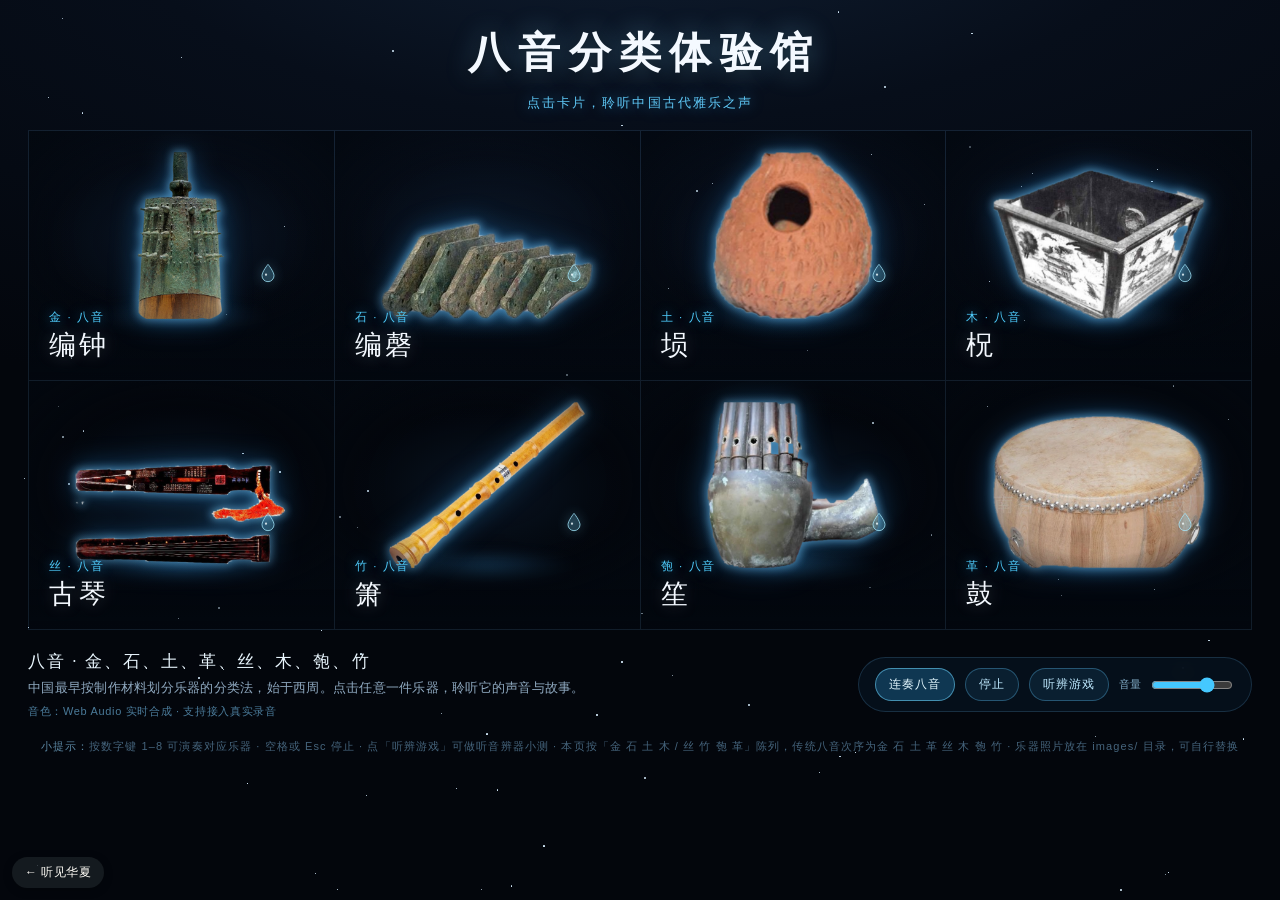
==== bayin-experience/index.html @ 05aa80d9 "替换为「听见华夏」三页交互站点（含全部素材）" ====
<!DOCTYPE html>
<html lang="zh-CN">
<head>
<meta charset="UTF-8">
<meta name="viewport" content="width=device-width, initial-scale=1.0">
<title>听见华夏——中国古代民族乐器AI综合体验馆 · 点击卡片，聆听中国古代雅乐之声</title>
<style>
:root{
  --bg:#03060c;
  --line:rgba(96,152,196,.16);
  --cyan:#4fd2ff;
  --cyan-soft:#9be7ff;
  --ink:#f4f9ff;
}
*{box-sizing:border-box}
html,body{margin:0;padding:0;min-height:100%}
body{
  background:radial-gradient(ellipse 100% 60% at 50% -12%,#101f33 0%,#070e1a 42%,#03060c 100%);
  color:var(--ink);
  font-family:"Songti SC","STSong","Noto Serif SC","SimSun","Source Han Serif SC",serif;
  -webkit-font-smoothing:antialiased;
  overflow-x:hidden;
}
#stars{position:fixed;inset:0;pointer-events:none;z-index:0}
.star{position:absolute;width:1.5px;height:1.5px;border-radius:50%;background:#d9efff;animation:twinkle 5s ease-in-out infinite}
@keyframes twinkle{0%,100%{opacity:.12;transform:scale(.7)}50%{opacity:.75;transform:scale(1.2)}}

.wrap{position:relative;z-index:1;max-width:1680px;margin:0 auto;padding:0 28px 26px}
.hero{text-align:center;padding:24px 0 18px}
.hero h1{
  margin:0 0 12px;
  font-size:clamp(27px,3.3vw,44px);
  font-weight:600;
  letter-spacing:.2em;
  text-indent:.2em;
  text-shadow:0 0 26px rgba(120,205,255,.4),0 2px 12px rgba(0,0,0,.8);
}
.hero p{
  margin:0;
  font-family:"PingFang SC","Microsoft YaHei",sans-serif;
  font-size:13px;
  letter-spacing:.16em;
  color:#5fc9f7;
  text-shadow:0 0 14px rgba(60,180,255,.5);
}

.grid{
  display:grid;
  grid-template-columns:repeat(4,1fr);
  border-top:1px solid var(--line);
  border-left:1px solid var(--line);
}
.card{
  position:relative;
  display:block;
  width:100%;
  height:clamp(215px,19.5vw,310px);
  padding:0;
  border:0;
  border-right:1px solid var(--line);
  border-bottom:1px solid var(--line);
  background:radial-gradient(ellipse 62% 46% at 50% 44%,rgba(21,49,78,.32),rgba(3,8,15,0) 72%);
  color:inherit;
  font:inherit;
  text-align:left;
  cursor:pointer;
  overflow:hidden;
  appearance:none;
  transition:background .35s ease,box-shadow .35s ease;
}
.card::before{
  content:"";position:absolute;inset:0;pointer-events:none;
  background:linear-gradient(180deg,transparent 60%,rgba(2,8,16,.55) 100%);
}
.card:hover,.card:focus-visible{
  outline:none;
  background:radial-gradient(ellipse 68% 52% at 50% 44%,rgba(28,78,124,.42),rgba(3,10,20,.35) 75%);
  box-shadow:inset 0 0 0 1px rgba(79,210,255,.4),inset 0 0 70px rgba(24,120,200,.22);
}
.card.playing{
  background:radial-gradient(ellipse 72% 56% at 50% 44%,rgba(30,96,150,.5),rgba(4,12,24,.5) 76%);
  box-shadow:inset 0 0 0 1px rgba(96,222,255,.72),inset 0 0 90px rgba(30,150,230,.3);
  animation:breathe 2.4s ease-in-out infinite;
}
@keyframes breathe{0%,100%{box-shadow:inset 0 0 0 1px rgba(96,222,255,.6),inset 0 0 70px rgba(30,150,230,.24)}50%{box-shadow:inset 0 0 0 1px rgba(140,238,255,.9),inset 0 0 110px rgba(40,175,255,.42)}}
.card:active{transform:scale(.99)}

.art{
  position:absolute;left:0;right:0;top:0;height:84%;
  display:flex;align-items:center;justify-content:center;pointer-events:none;
}
.art::after{
  content:"";position:absolute;inset:0;pointer-events:none;
  background:radial-gradient(ellipse 64% 66% at 50% 50%,transparent 52%,rgba(3,8,15,.72) 100%);
}
.art img,.art svg.fallback{
  width:100%;height:100%;overflow:visible;object-fit:contain;
  filter:drop-shadow(0 0 14px rgba(46,164,255,.38));
  transition:transform .45s cubic-bezier(.2,.8,.3,1),filter .45s ease;
}
.art svg.fallback{display:none}
.art.no-photo svg.fallback{display:block}
.card:hover .art img,.card:hover .art svg.fallback{transform:translateY(-5px) scale(1.035);filter:drop-shadow(0 0 22px rgba(76,200,255,.55))}
.card.playing .art img,.card.playing .art svg.fallback{animation:float 2.8s ease-in-out infinite;filter:drop-shadow(0 0 26px rgba(96,216,255,.7))}
@keyframes float{0%,100%{transform:translateY(-3px) scale(1.025)}50%{transform:translateY(3px) scale(1.04)}}
@media(min-width:1500px) and (min-aspect-ratio:16/10){
  .card{height:clamp(210px,15.5vw,268px)}
  .hero{padding:20px 0 16px}
}

.podium{
  position:absolute;left:50%;top:69%;width:60%;height:28px;transform:translateX(-50%);
  background:radial-gradient(ellipse,rgba(64,174,255,.3),transparent 70%);
  filter:blur(7px);pointer-events:none;
}
.card.playing .podium{animation:podium 2.4s ease-in-out infinite}
@keyframes podium{0%,100%{opacity:.65;transform:translateX(-50%) scaleX(.92)}50%{opacity:1;transform:translateX(-50%) scaleX(1.1)}}

.drop{
  position:absolute;right:19%;top:53%;width:16px;height:20px;pointer-events:none;
  opacity:.85;transition:opacity .3s,transform .3s;
}
.drop svg{width:100%;height:100%;display:block;filter:drop-shadow(0 0 6px rgba(120,220,255,.7))}
.card:hover .drop{opacity:1;transform:translateY(-2px)}
.card.playing .drop{animation:dropBounce .7s ease-in-out infinite alternate}
@keyframes dropBounce{from{transform:translateY(0) scale(1)}to{transform:translateY(-5px) scale(1.12)}}

.meta{position:absolute;left:20px;bottom:19px;z-index:2;pointer-events:none}
.tag{
  display:block;
  font-family:"PingFang SC","Microsoft YaHei",sans-serif;
  font-size:11.5px;letter-spacing:.14em;color:#4ec9f8;
  text-shadow:0 0 12px rgba(50,180,255,.55);
}
.name{
  display:block;margin-top:5px;font-size:clamp(20px,2.1vw,27px);
  letter-spacing:.12em;line-height:1.15;
  text-shadow:0 0 18px rgba(180,225,255,.3),0 2px 8px rgba(0,0,0,.9);
}
.badge{
  position:absolute;right:16px;top:16px;z-index:3;
  font-family:"PingFang SC","Microsoft YaHei",sans-serif;
  font-size:10px;letter-spacing:.14em;color:#8ee6ff;
  padding:4px 9px;border:1px solid rgba(105,220,255,.45);border-radius:20px;
  background:rgba(14,48,74,.5);opacity:0;transform:translateY(-5px);
  transition:opacity .3s,transform .3s;pointer-events:none;
}
.card.playing .badge{opacity:1;transform:translateY(0)}
.wave{display:inline-flex;align-items:center;gap:2px;height:9px;margin-left:5px;vertical-align:middle}
.wave i{display:block;width:2px;height:3px;background:#9ceaff;border-radius:2px;animation:wave .8s ease-in-out infinite}
.wave i:nth-child(2){animation-delay:.15s}.wave i:nth-child(3){animation-delay:.3s}
@keyframes wave{0%,100%{height:3px}50%{height:9px}}

.bottom{
  display:flex;align-items:center;justify-content:space-between;gap:22px;
  margin-top:20px;flex-wrap:wrap;
}
.info{min-width:0;flex:1 1 340px}
.info-title{font-size:17px;letter-spacing:.12em;color:#eaf7ff;margin-bottom:5px}
.info-desc{
  font-family:"PingFang SC","Microsoft YaHei",sans-serif;
  font-size:12.5px;line-height:1.7;color:#8fa9c0;letter-spacing:.02em;
}
.info-src{
  font-family:"PingFang SC","Microsoft YaHei",sans-serif;
  font-size:11px;color:#4a7a99;margin-top:5px;letter-spacing:.06em;
}
.dock{
  display:flex;align-items:center;gap:10px;flex-wrap:wrap;
  padding:10px 16px;border:1px solid rgba(90,160,210,.22);border-radius:999px;
  background:rgba(8,20,34,.7);backdrop-filter:blur(8px);
  font-family:"PingFang SC","Microsoft YaHei",sans-serif;
}
.btn{
  border:1px solid rgba(90,190,240,.35);background:rgba(20,60,90,.35);
  color:#bfeaff;font-family:inherit;font-size:12px;letter-spacing:.08em;
  padding:7px 13px;border-radius:999px;cursor:pointer;white-space:nowrap;
  transition:background .25s,border-color .25s,box-shadow .25s;
}
.btn:hover{background:rgba(30,110,160,.5);border-color:rgba(120,225,255,.7);box-shadow:0 0 14px rgba(50,170,240,.3)}
.btn.primary{background:rgba(26,96,140,.5);border-color:rgba(110,215,255,.55);color:#e4f8ff}
.vol{display:flex;align-items:center;gap:7px;color:#7fa9c4;font-size:11px;letter-spacing:.06em}
.vol input{width:82px;accent-color:#45c8ff;cursor:pointer}
.footnote{
  margin:20px 0 0;text-align:center;
  font-family:"PingFang SC","Microsoft YaHei",sans-serif;
  font-size:11px;letter-spacing:.1em;color:#45647c;
}
.hint{color:#5c88a4}

/* ---------- 听辨音色小游戏 ---------- */
body.quiz-open{overflow:hidden}
.quiz{
  position:fixed;inset:0;z-index:60;display:flex;align-items:center;justify-content:center;
  padding:22px;
  background:radial-gradient(ellipse 86% 62% at 50% 0%,rgba(13,34,57,.94),rgba(2,5,11,.97));
  backdrop-filter:blur(12px);-webkit-backdrop-filter:blur(12px);
  animation:quizIn .26s ease both;
}
.quiz[hidden]{display:none}
@keyframes quizIn{from{opacity:0}to{opacity:1}}
.quiz-panel{
  position:relative;width:min(940px,100%);max-height:calc(100vh - 44px);overflow:auto;
  display:flex;flex-direction:column;
  min-height:min(432px,calc(100vh - 44px));
  padding:24px 30px 28px;border-radius:18px;
  border:1px solid rgba(96,196,246,.26);
  background:radial-gradient(ellipse 86% 52% at 50% -8%,#122741 0%,#081422 46%,#04080f 100%);
  box-shadow:0 34px 90px rgba(0,0,0,.72),inset 0 0 0 1px rgba(120,220,255,.05);
  animation:panelUp .34s cubic-bezier(.2,.8,.3,1) both;
}
@keyframes panelUp{from{opacity:0;transform:translateY(14px) scale(.985)}to{opacity:1;transform:none}}
.quiz-head{display:flex;align-items:baseline;gap:12px;padding-right:48px}
.quiz-kicker{
  font-family:"PingFang SC","Microsoft YaHei",sans-serif;
  font-size:11px;letter-spacing:.24em;color:#49c4f4;text-shadow:0 0 12px rgba(50,180,255,.45);
}
.quiz-head h2{margin:0;font-size:20px;font-weight:600;letter-spacing:.14em;color:#eef9ff}
.quiz-close{
  position:absolute;right:10px;top:10px;width:32px;height:32px;border-radius:50%;
  border:1px solid rgba(96,196,246,.28);background:rgba(10,26,44,.8);
  color:#9fd8f4;font-size:19px;line-height:1;cursor:pointer;
  font-family:system-ui,sans-serif;transition:border-color .25s,color .25s,box-shadow .25s;
}
.quiz-close:hover{border-color:rgba(140,230,255,.7);color:#eafaff;box-shadow:0 0 14px rgba(60,180,240,.35)}
.quiz-body{flex:1;display:flex;flex-direction:column;min-height:0}
/* 内容短时整体居中，内容长时正常滚动（auto margin 不会裁掉顶部） */
.q-stage{width:100%;margin:auto 0}

.q-intro{
  margin:24px 0 0;max-width:660px;
  font-family:"PingFang SC","Microsoft YaHei",sans-serif;
  font-size:12.5px;line-height:1.95;color:#8fb2c8;letter-spacing:.03em;
}
.q-intro b{color:#bfeaff;font-weight:400}
.q-modes{display:grid;grid-template-columns:repeat(3,1fr);gap:12px;margin:18px 0 4px}
.q-mode{
  text-align:left;padding:20px 18px 17px;border-radius:12px;cursor:pointer;
  border:1px solid rgba(90,170,220,.22);
  background:linear-gradient(180deg,rgba(18,44,70,.55),rgba(6,16,28,.5));
  color:inherit;font:inherit;transition:border-color .26s,box-shadow .26s,transform .26s;
}
.q-mode:hover{
  border-color:rgba(120,225,255,.62);
  box-shadow:0 0 22px rgba(40,150,220,.24),inset 0 0 30px rgba(30,120,190,.14);
  transform:translateY(-2px);
}
.q-mode b{display:block;font-size:17px;font-weight:600;letter-spacing:.12em;color:#e9f8ff}
.q-mode span{
  display:block;margin-top:9px;font-family:"PingFang SC","Microsoft YaHei",sans-serif;
  font-size:11.5px;line-height:1.65;color:#8fb2c8;
}
.q-mode em{
  display:block;margin-top:9px;font-style:normal;
  font-family:"PingFang SC","Microsoft YaHei",sans-serif;
  font-size:10.5px;letter-spacing:.08em;color:#4f9dc4;
}
.q-rule{
  margin:16px 0 0;font-family:"PingFang SC","Microsoft YaHei",sans-serif;
  font-size:11.5px;line-height:1.85;color:#6e8ea6;letter-spacing:.02em;
}
.q-rule b{color:#9fd8f4;font-weight:400}

.q-top{
  display:flex;align-items:center;gap:16px;margin:4px 0 12px;
  font-family:"PingFang SC","Microsoft YaHei",sans-serif;
  font-size:11.5px;letter-spacing:.1em;color:#7fa6bf;
}
.q-top b{color:#c6ecff;font-weight:600;font-size:13px}
.q-top .grow{flex:1}
.q-clock{color:#8ed9f7;font-variant-numeric:tabular-nums;min-width:52px;text-align:right}
.q-timer{
  position:relative;height:3px;border-radius:3px;overflow:hidden;
  background:rgba(80,150,200,.16);margin-bottom:14px;
}
.q-timer[hidden]{display:none}
.q-timer i{
  position:absolute;left:0;top:0;bottom:0;width:100%;border-radius:3px;
  background:linear-gradient(90deg,#2ea8ff,#7ce6ff);
  box-shadow:0 0 12px rgba(80,200,255,.6);
}
.q-timer.warn i{background:linear-gradient(90deg,#ff9a4d,#ffd08a);box-shadow:0 0 12px rgba(255,150,80,.6)}

.q-prompt{text-align:center;font-size:16px;letter-spacing:.12em;color:#dcefff;margin:10px 0 20px}
.q-listen{display:flex;flex-direction:column;align-items:center;gap:11px;margin:0 0 24px}
.q-play{
  position:relative;width:92px;height:92px;border-radius:50%;cursor:pointer;
  display:flex;align-items:center;justify-content:center;color:#d8f6ff;
  border:1px solid rgba(110,215,255,.5);
  background:radial-gradient(circle at 50% 38%,rgba(32,116,168,.55),rgba(8,22,38,.86));
  transition:border-color .3s,box-shadow .3s,transform .3s;
}
.q-play svg{width:36px;height:36px;display:block}
.q-play::after{
  content:"";position:absolute;inset:-1px;border-radius:50%;
  border:1px solid rgba(120,220,255,.55);opacity:0;
}
.q-play:hover{border-color:rgba(150,235,255,.9);box-shadow:0 0 26px rgba(60,180,255,.45)}
.q-play:active{transform:scale(.97)}
.q-play.sounding::after{animation:ring 1.15s ease-out infinite}
@keyframes ring{0%{transform:scale(1);opacity:.7}100%{transform:scale(1.55);opacity:0}}
.q-listen-hint{
  font-family:"PingFang SC","Microsoft YaHei",sans-serif;
  font-size:11px;letter-spacing:.08em;color:#7aa0b9;
}

.q-options{display:grid;grid-template-columns:repeat(4,1fr);gap:10px}
.q-opt{
  padding:18px 12px;border-radius:10px;cursor:pointer;text-align:center;
  border:1px solid rgba(90,170,220,.2);background:rgba(12,30,48,.55);
  color:#eaf8ff;font:inherit;
  transition:border-color .22s,background .22s,box-shadow .22s,opacity .22s;
}
.q-opt em{display:block;font-style:normal;font-size:20px;letter-spacing:.1em;line-height:1.3}
.q-opt small{
  display:block;margin-top:5px;
  font-family:"PingFang SC","Microsoft YaHei",sans-serif;
  font-size:10.5px;letter-spacing:.08em;color:#5f93b3;
}
.q-opt:hover:not(:disabled){
  border-color:rgba(130,230,255,.7);background:rgba(24,66,102,.7);
  box-shadow:0 0 18px rgba(50,170,240,.28);
}
.q-opt:disabled{cursor:default}
.q-opt.ok{
  border-color:rgba(120,240,220,.85);background:rgba(16,80,80,.62);
  box-shadow:0 0 22px rgba(40,220,200,.3);
}
.q-opt.ok em{color:#c8fff6}
.q-opt.ok small{color:#79c9bb}
.q-opt.bad{
  border-color:rgba(255,140,130,.8);background:rgba(90,30,32,.62);
  box-shadow:0 0 22px rgba(255,110,100,.24);
}
.q-opt.bad em{color:#ffd8d2}
.q-opt.bad small{color:#c58a84}
.q-opt.dim{opacity:.38}
.q-foot{
  display:flex;justify-content:space-between;gap:12px;margin:12px 2px 0;
  font-family:"PingFang SC","Microsoft YaHei",sans-serif;
  font-size:10.5px;letter-spacing:.08em;color:#4f7189;
}

.q-feedback{
  display:none;margin-top:16px;padding:13px 15px;border-radius:10px;
  border:1px solid rgba(90,170,220,.2);background:rgba(8,22,36,.72);
}
.q-feedback.show{display:block;animation:fadeUp .28s ease both}
@keyframes fadeUp{from{opacity:0;transform:translateY(6px)}to{opacity:1;transform:none}}
.q-feedback .fb-line{
  display:flex;align-items:center;gap:9px;
  font-family:"PingFang SC","Microsoft YaHei",sans-serif;
  font-size:13px;letter-spacing:.05em;
}
.q-feedback .fb-mark{font-size:14px;line-height:1}
.q-feedback .fb-score{margin-left:auto;font-size:12px;color:#7fc9e8;letter-spacing:.06em}
.q-feedback.ok{border-color:rgba(80,200,180,.32)}
.q-feedback.ok .fb-line{color:#8ff2dd}
.q-feedback.bad{border-color:rgba(230,130,120,.3)}
.q-feedback.bad .fb-line{color:#ffb3a6}
.q-feedback .fb-desc{
  margin-top:7px;font-family:"PingFang SC","Microsoft YaHei",sans-serif;
  font-size:11.5px;line-height:1.75;color:#8aa7bd;
}
.q-feedback .fb-act{text-align:right;margin-top:11px}

.q-result{width:100%;margin:auto 0;text-align:center;padding-top:4px}
.q-rank{
  margin:12px 0 2px;font-size:27px;letter-spacing:.2em;text-indent:.2em;color:#eafaff;
  text-shadow:0 0 26px rgba(90,200,255,.45),0 2px 10px rgba(0,0,0,.7);
}
.q-sub{
  font-family:"PingFang SC","Microsoft YaHei",sans-serif;
  font-size:12px;letter-spacing:.08em;color:#83a5bb;
}
.q-sub .new-best{color:#ffd98a}
.q-stats{display:grid;grid-template-columns:repeat(3,1fr);gap:10px;margin:20px 0 2px}
.q-stat{padding:13px;border-radius:10px;border:1px solid rgba(90,170,220,.18);background:rgba(10,26,42,.6)}
.q-stat b{display:block;font-size:24px;font-weight:600;color:#dff4ff;line-height:1.2}
.q-stat span{
  display:block;margin-top:5px;
  font-family:"PingFang SC","Microsoft YaHei",sans-serif;
  font-size:10.5px;letter-spacing:.1em;color:#6d92ab;
}
.q-wrong{margin:20px 0 0;text-align:left}
.q-wrong h3{
  margin:0 0 9px;font-size:11.5px;font-weight:400;
  font-family:"PingFang SC","Microsoft YaHei",sans-serif;
  letter-spacing:.14em;color:#6d92ab;
}
.q-wrong-item{
  display:flex;align-items:center;gap:10px;padding:10px 13px;border-radius:8px;
  border:1px solid rgba(90,170,220,.14);background:rgba(10,24,38,.5);margin-bottom:7px;
  font-family:"PingFang SC","Microsoft YaHei",sans-serif;
  font-size:12.5px;line-height:1.6;color:#a8c4d6;
}
.w-play{
  flex:none;width:26px;height:26px;border-radius:50%;cursor:pointer;
  display:flex;align-items:center;justify-content:center;
  border:1px solid rgba(100,200,245,.35);background:rgba(16,44,68,.7);
  color:#bfeaff;font-size:10px;line-height:1;padding:0;
  transition:border-color .2s,box-shadow .2s;
}
.w-play:hover{border-color:rgba(140,230,255,.8);box-shadow:0 0 12px rgba(60,180,240,.3)}
.q-wrong-item .w-arrow{color:#42647a}
.q-wrong-item .w-right{color:#9adfd0}
.q-actions{display:flex;gap:10px;justify-content:center;flex-wrap:wrap;margin-top:22px}
.q-actions .btn{padding:9px 20px;font-size:13px;letter-spacing:.1em}

@media(max-width:820px){
  .quiz{padding:10px}
  .quiz-panel{padding:18px 16px 20px;max-height:calc(100vh - 20px);border-radius:14px}
  .q-modes{grid-template-columns:1fr;gap:9px}
  .q-mode{padding:13px 14px}
  .q-options{grid-template-columns:repeat(2,1fr);gap:8px}
  .q-play{width:64px;height:64px}
  .q-play svg{width:26px;height:26px}
  .q-rank{font-size:22px}
  .q-top{gap:10px;flex-wrap:wrap}
}

@media(max-width:900px){
  .grid{grid-template-columns:repeat(2,1fr)}
  .card{height:clamp(210px,34vw,270px)}
  .bottom{justify-content:center}
  .info{text-align:center;flex-basis:100%}
}
@media(max-width:520px){
  .wrap{padding:0 12px 28px}
  .hero{padding:24px 0 18px}
  .card{height:200px}
  .meta{left:12px;bottom:12px}
  .name{font-size:20px}
  .dock{gap:7px;padding:9px 11px}
}
@media(prefers-reduced-motion:reduce){*{animation-duration:.01ms!important;transition-duration:.01ms!important}}
</style>
</head>
<body>

<div id="stars" aria-hidden="true"></div>

<!-- 乐器矢量图库：统一深蓝霓虹描边风格 -->
<svg width="0" height="0" style="position:absolute;overflow:hidden" aria-hidden="true" focusable="false">
  <defs>
    <filter id="neon" x="-60%" y="-60%" width="220%" height="220%">
      <feDropShadow dx="0" dy="0" stdDeviation="2" flood-color="#63dcff" flood-opacity="0.85"/>
      <feDropShadow dx="0" dy="0" stdDeviation="7" flood-color="#1a86ff" flood-opacity="0.42"/>
    </filter>
    <linearGradient id="gBronze" x1="0" y1="0" x2="1" y2="1">
      <stop offset="0" stop-color="#3c5563"/><stop offset=".42" stop-color="#16242e"/>
      <stop offset=".7" stop-color="#0c151d"/><stop offset="1" stop-color="#2b4552"/>
    </linearGradient>
    <linearGradient id="gStone" x1="0" y1="0" x2=".8" y2="1">
      <stop offset="0" stop-color="#476b86"/><stop offset=".5" stop-color="#1b3446"/>
      <stop offset="1" stop-color="#0d1c29"/>
    </linearGradient>
    <radialGradient id="gClay" cx=".35" cy=".28" r=".85">
      <stop offset="0" stop-color="#d18a58"/><stop offset=".55" stop-color="#a35832"/>
      <stop offset="1" stop-color="#5b2c1b"/>
    </radialGradient>
    <linearGradient id="gHide" x1="0" y1="0" x2="0" y2="1">
      <stop offset="0" stop-color="#f0dfb8"/><stop offset="1" stop-color="#c2a87c"/>
    </linearGradient>
    <linearGradient id="gWood" x1="0" y1="0" x2=".9" y2="1">
      <stop offset="0" stop-color="#7b4a2a"/><stop offset=".5" stop-color="#432514"/>
      <stop offset="1" stop-color="#24140c"/>
    </linearGradient>
    <linearGradient id="gBamboo" x1="0" y1="0" x2="0" y2="1">
      <stop offset="0" stop-color="#d8ac62"/><stop offset=".45" stop-color="#a97a37"/>
      <stop offset="1" stop-color="#5b3d18"/>
    </linearGradient>
    <radialGradient id="gGourd" cx=".35" cy=".3" r=".8">
      <stop offset="0" stop-color="#f2b955"/><stop offset=".6" stop-color="#c67c25"/>
      <stop offset="1" stop-color="#7a440f"/>
    </radialGradient>
  </defs>

  <!-- 金 · 编钟 -->
  <symbol id="art-jin" viewBox="0 0 260 200">
    <g filter="url(#neon)" stroke="#66d9ff" stroke-width="1.4" stroke-linejoin="round">
      <path d="M116 42c0-14 6-22 14-22s14 8 14 22" fill="none" stroke-width="3"/>
      <path d="M120 42h20" fill="none" stroke-width="2"/>
      <path d="M98 46h64l14 84c2 12-4 22-16 27-18 7-42 7-60 0-12-5-18-15-16-27z" fill="url(#gBronze)"/>
      <path d="M84 132c2 12 12 20 26 24 14 4 26 4 40 0 14-4 24-12 26-24" fill="none" stroke-width="1.1" opacity=".8"/>
      <path d="M96 60h68M92 76h76M88 92h84" fill="none" stroke-width=".8" opacity=".45"/>
      <path d="M104 106h52M100 120h60" fill="none" stroke-width=".8" opacity=".35"/>
      <g fill="#8be6ff" stroke="none" opacity=".75">
        <circle cx="108" cy="68" r="2.2"/><circle cx="130" cy="68" r="2.2"/><circle cx="152" cy="68" r="2.2"/>
        <circle cx="104" cy="84" r="2.2"/><circle cx="130" cy="84" r="2.2"/><circle cx="156" cy="84" r="2.2"/>
        <circle cx="108" cy="100" r="2.2"/><circle cx="130" cy="100" r="2.2"/><circle cx="152" cy="100" r="2.2"/>
      </g>
      <path d="M118 112c8-6 16-6 24 0M116 122c9-5 19-5 28 0" fill="none" stroke-width=".9" opacity=".5"/>
      <ellipse cx="130" cy="143" rx="7" ry="9" fill="#0a1a24" stroke-width="1.2"/>
    </g>
  </symbol>

  <!-- 石 · 编磬 -->
  <symbol id="art-shi" viewBox="0 0 260 200">
    <g filter="url(#neon)" stroke="#6cdcff" stroke-width="1.5" stroke-linejoin="round">
      <path d="M72 44h46v34l72 34c9 4 12 12 8 20-4 8-13 11-21 7L74 96c-5-2-8-7-8-13V50c0-4 2-6 6-6z" fill="url(#gStone)"/>
      <path d="M72 44h46v34" fill="none" opacity=".7"/>
      <path d="M84 56h24M84 66h24M84 76h18" fill="none" stroke-width=".8" opacity=".35"/>
      <path d="M128 92l62 30M120 84l64 30" fill="none" stroke-width=".7" opacity=".25"/>
      <circle cx="103" cy="36" r="3.5" fill="#0b1e2c" stroke-width="1"/>
      <path d="M103 36v8" fill="none" stroke-width="1" opacity=".7"/>
      <path d="M92 128c26 10 52 18 76 26" fill="none" stroke-width="1" opacity=".45"/>
    </g>
  </symbol>

  <!-- 土 · 埙 -->
  <symbol id="art-tu" viewBox="0 0 260 200">
    <g filter="url(#neon)" stroke="#6cdcff" stroke-width="1.4">
      <path d="M130 30c-17 0-27 14-31 32-6 25-17 49-17 68 0 27 21 46 48 46s48-19 48-46c0-19-11-43-17-68-4-18-14-32-31-32z" fill="url(#gClay)"/>
      <ellipse cx="130" cy="36" rx="10" ry="4.5" fill="#2a120a" stroke-width="1.2"/>
      <g fill="#3a1a0e" stroke="#8be2ff" stroke-width=".9" opacity=".95">
        <ellipse cx="108" cy="88" rx="5" ry="6"/><ellipse cx="152" cy="88" rx="5" ry="6"/>
        <ellipse cx="102" cy="116" rx="5" ry="6"/><ellipse cx="130" cy="110" rx="5" ry="6"/>
        <ellipse cx="158" cy="116" rx="5" ry="6"/>
        <ellipse cx="115" cy="142" rx="5" ry="6"/><ellipse cx="145" cy="142" rx="5" ry="6"/>
      </g>
      <path d="M102 62c8-10 18-14 28-14" fill="none" stroke-width="1" opacity=".45"/>
      <path d="M96 158c18 12 50 12 68 0" fill="none" stroke-width=".9" opacity=".4"/>
    </g>
  </symbol>

  <!-- 革 · 鼓 -->
  <symbol id="art-ge" viewBox="0 0 260 200">
    <g filter="url(#neon)" stroke="#6cdcff" stroke-width="1.4" stroke-linejoin="round">
      <path d="M62 76c0 24 0 42 0 56 0 24 136 24 136 0 0-14 0-32 0-56z" fill="url(#gWood)"/>
      <ellipse cx="130" cy="76" rx="68" ry="23" fill="url(#gHide)"/>
      <ellipse cx="130" cy="76" rx="58" ry="17" fill="none" stroke-width=".9" opacity=".55"/>
      <g stroke="#8adfff" stroke-width=".8" opacity=".38" fill="none">
        <path d="M78 82v52M96 88v56M114 91v58M146 91v58M164 88v56M182 82v52"/>
      </g>
      <g fill="#9fe8ff" stroke="none" opacity=".9">
        <circle cx="72" cy="94" r="2"/><circle cx="94" cy="98" r="2"/><circle cx="116" cy="101" r="2"/>
        <circle cx="144" cy="101" r="2"/><circle cx="166" cy="98" r="2"/><circle cx="188" cy="94" r="2"/>
        <circle cx="72" cy="120" r="2"/><circle cx="94" cy="124" r="2"/><circle cx="116" cy="127" r="2"/>
        <circle cx="144" cy="127" r="2"/><circle cx="166" cy="124" r="2"/><circle cx="188" cy="120" r="2"/>
      </g>
      <path d="M62 90c0 14 136 14 136 0" fill="none" stroke-width="1.1" opacity=".5"/>
      <path d="M66 138c14 10 42 14 64 14s50-4 64-14" fill="none" stroke-width="1.1" opacity=".65"/>
      <ellipse cx="130" cy="76" rx="68" ry="23" fill="none" stroke-width="2"/>
    </g>
  </symbol>

  <!-- 丝 · 古琴 -->
  <symbol id="art-si" viewBox="0 0 260 200">
    <g filter="url(#neon)" stroke="#6cdcff" stroke-width="1.4" stroke-linejoin="round">
      <path d="M24 96c0-10 8-16 20-17l174-3c14 0 22 6 22 17 0 10-8 17-22 17l-174 3c-12 1-20-6-20-17z" fill="url(#gWood)"/>
      <path d="M26 106c8 8 16 10 20 10l172-3c12 0 18-4 20-9" fill="none" stroke-width="1" opacity=".55"/>
      <g stroke="#c8eeff" stroke-width=".7" opacity=".75">
        <path d="M38 84h188M38 88h188M38 92h188M38 96h188M38 100h188M38 104h188M38 108h188"/>
      </g>
      <g fill="#e9f8ff" stroke="none" opacity=".85">
        <circle cx="60" cy="82" r="1.5"/><circle cx="88" cy="82" r="1.5"/><circle cx="116" cy="82" r="1.5"/>
        <circle cx="144" cy="82" r="1.5"/><circle cx="172" cy="82" r="1.5"/><circle cx="200" cy="82" r="1.5"/>
      </g>
      <path d="M32 79c6-4 12-5 18-5M224 80c6 1 10 4 12 8" fill="none" stroke-width="1" opacity=".6"/>
      <path d="M44 76c50-4 122-5 174-4" fill="none" stroke-width=".8" opacity=".35"/>
    </g>
  </symbol>

  <!-- 木 · 柷 -->
  <symbol id="art-mu" viewBox="0 0 260 200">
    <g filter="url(#neon)" stroke="#6cdcff" stroke-width="1.4" stroke-linejoin="round">
      <path d="M56 66l148 0 16 16-180 0z" fill="#2a1a10"/>
      <path d="M62 54h136l20 14H42z" fill="url(#gWood)"/>
      <path d="M42 68h176l-12 84H54z" fill="url(#gWood)"/>
      <path d="M54 152h152" fill="none" stroke-width="2"/>
      <path d="M42 68l12 84M218 68l-12 84" fill="none" stroke-width="1.2" opacity=".8"/>
      <g fill="none" stroke="#a6e6ff" stroke-width=".7" opacity=".3">
        <path d="M50 86h160M52 104h156M54 122h152M56 140h148"/>
      </g>
      <path d="M42 68h176" fill="none" stroke-width="2"/>
      <g fill="#8fe3ff" stroke="none" opacity=".8">
        <circle cx="52" cy="76" r="1.8"/><circle cx="208" cy="76" r="1.8"/>
        <circle cx="58" cy="144" r="1.8"/><circle cx="202" cy="144" r="1.8"/>
      </g>
      <path d="M78 54l-8-14h120l8 14" fill="none" stroke-width="1" opacity=".35"/>
      <path d="M130 40v14" fill="none" stroke-width="1" opacity=".3"/>
    </g>
  </symbol>

  <!-- 匏 · 笙 -->
  <symbol id="art-pao" viewBox="0 0 260 200">
    <g filter="url(#neon)" stroke="#6cdcff" stroke-width="1.2">
      <g fill="url(#gBamboo)">
        <path d="M103 84h8v44h-8zM113 68h8v60h-8zM123 56h8v72h-8zM133 48h8v80h-8zM143 54h8v74h-8zM153 66h8v62h-8zM163 82h8v46h-8z"/>
        <path d="M95 96h8v32h-8zM171 96h8v32h-8z"/>
      </g>
      <g fill="none" stroke="#ffe1a6" stroke-width=".7" opacity=".55">
        <path d="M103 100h8M113 88h8M123 78h8M133 70h8M143 76h8M153 88h8M163 100h8"/>
        <path d="M103 116h8M113 112h8M123 108h8M133 104h8M143 108h8M153 112h8M163 116h8"/>
      </g>
      <g fill="#1a1008" stroke="none" opacity=".8">
        <circle cx="107" cy="108" r="1.6"/><circle cx="117" cy="100" r="1.6"/><circle cx="127" cy="92" r="1.6"/>
        <circle cx="137" cy="86" r="1.6"/><circle cx="147" cy="92" r="1.6"/><circle cx="157" cy="100" r="1.6"/><circle cx="167" cy="108" r="1.6"/>
      </g>
      <path d="M130 120c-24 0-38 16-38 32 0 20 17 34 38 34s38-14 38-34c0-16-14-32-38-32z" fill="url(#gGourd)"/>
      <path d="M100 130h60" fill="none" stroke-width="2.4" opacity=".8"/>
      <path d="M106 146c-6 10-6 22 0 30M154 146c6 10 6 22 0 30" fill="none" stroke-width=".9" opacity=".45"/>
      <ellipse cx="130" cy="122" rx="34" ry="6" fill="#3a2109" stroke-width="1" opacity=".9"/>
    </g>
  </symbol>

  <!-- 竹 · 箫 -->
  <symbol id="art-zhu" viewBox="0 0 260 200">
    <g filter="url(#neon)" stroke="#6cdcff" stroke-width="1.3">
      <g transform="rotate(-38 130 100)">
        <rect x="22" y="91" width="216" height="17" rx="8" fill="url(#gBamboo)"/>
        <path d="M22 91h10v17H22" fill="none" stroke-width="1.2"/>
        <path d="M32 91c-5 3-7 6-7 8.5s2 5.5 7 8.5" fill="#241708" stroke-width="1.1"/>
        <g fill="none" stroke="#f0cf8f" stroke-width="1" opacity=".55">
          <path d="M62 91v17M96 91v17M130 91v17M164 91v17M198 91v17"/>
        </g>
        <g fill="#1c1207" stroke="#a8e7ff" stroke-width=".8">
          <ellipse cx="112" cy="99.5" rx="3.4" ry="2.6"/>
          <ellipse cx="130" cy="99.5" rx="3.4" ry="2.6"/>
          <ellipse cx="148" cy="99.5" rx="3.4" ry="2.6"/>
          <ellipse cx="166" cy="99.5" rx="3.4" ry="2.6"/>
          <ellipse cx="184" cy="99.5" rx="3.4" ry="2.6"/>
          <ellipse cx="202" cy="99.5" rx="3.4" ry="2.6"/>
        </g>
        <path d="M36 93h196" fill="none" stroke="#ffe6b0" stroke-width=".8" opacity=".35"/>
        <path d="M228 91h10v17h-10" fill="none" stroke-width="1.2"/>
      </g>
    </g>
  </symbol>
</svg>

<div class="wrap">
  <header class="hero">
    <h1>八音分类体验馆</h1>
    <p>点击卡片，聆听中国古代雅乐之声</p>
  </header>

  <main class="grid" id="grid" aria-label="八音乐器卡片"></main>

  <div class="bottom">
    <section class="info" aria-live="polite">
      <div class="info-title" id="infoTitle">八音 · 金、石、土、革、丝、木、匏、竹</div>
      <div class="info-desc" id="infoDesc">中国最早按制作材料划分乐器的分类法，始于西周。点击任意一件乐器，聆听它的声音与故事。</div>
      <div class="info-src" id="infoSrc">音色：Web Audio 实时合成 · 支持接入真实录音</div>
    </section>
    <div class="dock">
      <button class="btn primary" id="btnAll" type="button">连奏八音</button>
      <button class="btn" id="btnStop" type="button">停止</button>
      <button class="btn" id="btnQuiz" type="button">听辨游戏</button>
      <label class="vol">音量 <input id="vol" type="range" min="0" max="100" value="72" aria-label="音量"></label>
    </div>
  </div>

  <p class="footnote"><span class="hint">小提示：</span>按数字键 1–8 可演奏对应乐器 · 空格或 Esc 停止 · 点「听辨游戏」可做听音辨器小测 · 本页按「金 石 土 木 / 丝 竹 匏 革」陈列，传统八音次序为金 石 土 革 丝 木 匏 竹 · 乐器照片放在 images/ 目录，可自行替换</p>
</div>

<!-- 听辨音色小游戏 -->
<div class="quiz" id="quiz" hidden>
  <div class="quiz-panel" role="dialog" aria-modal="true" aria-labelledby="quizTitle">
    <div class="quiz-head">
      <span class="quiz-kicker">听 辨 · 八 音</span>
      <h2 id="quizTitle">听辨音色小游戏</h2>
      <button class="quiz-close" id="quizClose" type="button" aria-label="关闭游戏">×</button>
    </div>
    <div class="quiz-body" id="quizBody"></div>
  </div>
</div>

<script>
/* ============================================================
   真实录音替换入口：把音频文件放到同目录下，填入相对路径即可。
   例如把 编钟.mp3 放到 ./audio/jin.mp3，则写 jin:"./audio/jin.mp3"
   留空时使用下方 Web Audio 实时合成音色。
   ============================================================ */
const AUDIO_SOURCES = {
  jin:"", shi:"", tu:"", ge:"", si:"", mu:"", pao:"", zhu:""
};

const N = {
  C3:130.81, D3:146.83, F3:174.61, G3:196.00, A3:220.00,
  C4:261.63, D4:293.66, E4:329.63, G4:392.00, A4:440.00,
  C5:523.25, D5:587.33, E5:659.25, G5:783.99, A5:880.00
};
const n = (f,d,gap,vel) => ({f,d,gap:gap===undefined?.1:gap,vel:vel===undefined?.9:vel});

const INSTRUMENTS = [
  {
    id:"jin", material:"金", name:"编钟", voice:"bell",
    desc:"青铜铸成，一钟双音，大小成编。金石之声庄重悠远，为周代雅乐之首，曾侯乙编钟即其巅峰。",
    melody:[n(N.C5,.95,.2,1),n(N.G4,.95,.2,.85),n(N.A4,.95,.18,.9),n(N.C5,1.15,.2,1),n(N.E5,.95,.18,.8),n(N.D5,1.5,.1,.85)]
  },
  {
    id:"shi", material:"石", name:"编磬", voice:"stone",
    desc:"以石灰岩或玉石磨制成倨句之形，悬而击之。声清越短促，与编钟相和，所谓「金石之声」。",
    melody:[n(N.E5,.6,.14,.9),n(N.D5,.6,.14,.82),n(N.C5,.65,.14,.85),n(N.A4,.65,.14,.78),n(N.G4,1.05,.1,.8)]
  },
  {
    id:"tu", material:"土", name:"埙", voice:"xun",
    desc:"陶土烧制，闭口吹奏。音色苍古幽咽，如旷野长风，是最古老的吹奏乐器之一。",
    melody:[n(N.A4,1.15,.12,.9),n(N.G4,1.15,.12,.85),n(N.E4,1.25,.14,.8),n(N.D4,1.15,.12,.85),n(N.C4,1.7,.1,.9)]
  },
  {
    id:"ge", material:"革", name:"鼓", voice:"drum",
    desc:"以皮革蒙面，木为框。鼓声震发阳气、节制节奏，为众乐之帅，庙堂雅乐不可或缺。",
    melody:[n(N.A3,.5,.26,1),n(N.A3,.5,.3,.8),n(N.A3,.5,.24,.9),n(N.G3,.55,.42,1),n(N.A3,.5,.26,.85),n(N.C3,.7,.1,1)]
  },
  {
    id:"si", material:"丝", name:"古琴", voice:"qin",
    desc:"桐木为身，蚕丝为弦，七弦十三徽，无柱无品。散音沉厚、按音坚实、泛音清越，余音绵长，可作走手音。",
    /* 正调（C D F G A）五声音阶：先散音起，再按音下行，末尾泛音收 */
    melody:[
      n(N.C3,1.9,.06,.95),
      n(N.A3,1.15,.05,.8),
      n(N.G3,1.15,.05,.85),
      Object.assign(n(N.F3,1.35,.05,.78),{slide:26}),
      n(N.D3,1.2,.06,.82),
      Object.assign(n(N.C5,1.05,.10,.55),{h:true}),
      Object.assign(n(N.G5,1.15,.08,.5),{h:true}),
      n(N.C3,2.3,0,.9)
    ]
  },
  {
    id:"mu", material:"木", name:"柷", voice:"zhu",
    desc:"方形木斗，上宽下窄，以木椎撞其内壁发声。雅乐起奏时先击柷，用以「合乐」。",
    melody:[n(N.G3,.32,.16,1),n(N.G3,.32,.18,.85),n(N.G3,.45,.1,1)]
  },
  {
    id:"pao", material:"匏", name:"笙", voice:"sheng",
    desc:"匏为斗、竹为管、簧为舌，一管一音而能同时吹出和声，是中国最早的和声乐器。",
    melody:[n(N.C4,1.25,.1,.8),n(N.E4,1.25,.1,.8),n(N.G4,1.25,.1,.8),n(N.A4,1.4,.1,.85),n(N.G4,1.7,.1,.8)]
  },
  {
    id:"zhu", material:"竹", name:"箫", voice:"xiao",
    desc:"竹管竖吹，上端开吹口，管壁列指孔。音色圆润含蓄，气韵悠长，最宜月夜清吹。",
    melody:[n(N.A4,1.05,.08,.9),n(N.C5,1.15,.08,.85),n(N.D5,1.2,.1,.9),n(N.E5,1.15,.08,.85),n(N.D5,1.05,.08,.8),n(N.C5,1.15,.1,.85),n(N.A4,1.8,.08,.9)]
  }
];

/* 横版陈列顺序：上行 金·石·土·木 / 下行 丝·竹·匏·革 */
const LAYOUT = ["jin","shi","tu","mu","si","zhu","pao","ge"];
INSTRUMENTS.sort((a,b)=>LAYOUT.indexOf(a.id)-LAYOUT.indexOf(b.id));

/* ---------- 卡片渲染 ---------- */
const DROP_SVG = '<svg viewBox="0 0 24 30"><path d="M12 2C12 2 3 13 3 19a9 9 0 0 0 18 0c0-6-9-17-9-17z" fill="rgba(120,215,255,.22)" stroke="#a5eaff" stroke-width="1.4"/><circle cx="9" cy="17.5" r="1.7" fill="#eafaff" stroke="none"/></svg>';
const grid = document.getElementById("grid");
const PHOTO_EXT = ["png","jpg","jpeg","webp"];
INSTRUMENTS.forEach((it,i)=>{
  const card = document.createElement("button");
  card.type = "button";
  card.className = "card";
  card.dataset.index = i;
  card.setAttribute("aria-label","播放 "+it.material+"·八音 "+it.name);
  card.innerHTML =
    '<span class="podium"></span>'+
    '<span class="art">'+
      '<img class="photo" src="images/'+it.id+'.png" alt="'+it.name+'实物图">'+
      '<svg class="fallback" viewBox="0 0 260 200" aria-hidden="true"><use href="#art-'+it.id+'"></use></svg>'+
    '</span>'+
    '<span class="drop">'+DROP_SVG+'</span>'+
    '<span class="meta"><span class="tag">'+it.material+' · 八音</span><span class="name">'+it.name+'</span></span>'+
    '<span class="badge">演奏中<span class="wave"><i></i><i></i><i></i></span></span>';
  const img = card.querySelector(".photo");
  let k = 0;
  img.addEventListener("error",()=>{
    k++;
    if(k < PHOTO_EXT.length){ img.src = "images/"+it.id+"."+PHOTO_EXT[k]; }
    else { img.style.display="none"; img.parentNode.classList.add("no-photo"); }
  });
  card.addEventListener("click",()=>playInstrument(i));
  grid.appendChild(card);
});

/* 星点背景 */
(function(){
  const box = document.getElementById("stars");
  let html = "";
  for(let i=0;i<90;i++){
    const x=(Math.random()*100).toFixed(2), y=(Math.random()*100).toFixed(2);
    const s=(Math.random()*1.6+.5).toFixed(2), del=(Math.random()*5).toFixed(2), dur=(3+Math.random()*5).toFixed(2);
    html += '<span class="star" style="left:'+x+'%;top:'+y+'%;width:'+s+'px;height:'+s+'px;animation-delay:-'+del+'s;animation-duration:'+dur+'s"></span>';
  }
  box.innerHTML = html;
})();

/* ---------- 音频引擎 ---------- */
let ctx=null, master=null, session=null, stopTimer=null, audioEl=null, noiseBuf=null;
let allTimer=null, cueTimer=null;

function makeIR(ac, seconds, decay){
  const len = Math.floor(ac.sampleRate*seconds);
  const buf = ac.createBuffer(2,len,ac.sampleRate);
  for(let ch=0;ch<2;ch++){
    const d = buf.getChannelData(ch);
    for(let i=0;i<len;i++) d[i] = (Math.random()*2-1)*Math.pow(1-i/len,decay);
  }
  return buf;
}
function ensureAudio(){
  if(ctx) return;
  const AC = window.AudioContext || window.webkitAudioContext;
  ctx = new AC();
  master = ctx.createGain();
  master.gain.value = (document.getElementById("vol").value/100)*0.9;
  const comp = ctx.createDynamicsCompressor();
  comp.threshold.value=-16; comp.knee.value=22; comp.ratio.value=3;
  comp.attack.value=.004; comp.release.value=.28;
  master.connect(comp); comp.connect(ctx.destination);
  const conv = ctx.createConvolver();
  conv.buffer = makeIR(ctx,2.1,2.7);
  const wet = ctx.createGain(); wet.gain.value=.26;
  master.connect(conv); conv.connect(wet); wet.connect(comp);
}
function getNoise(){
  if(noiseBuf) return noiseBuf;
  noiseBuf = ctx.createBuffer(1,ctx.sampleRate*2,ctx.sampleRate);
  const d = noiseBuf.getChannelData(0);
  for(let i=0;i<d.length;i++) d[i]=Math.random()*2-1;
  return noiseBuf;
}
function tone(s,dest,o){
  const {type="sine",freq=440,t=0,dur=1,peak=.2,atk=.01,detune=0}=o;
  const osc = ctx.createOscillator(); osc.type=type;
  osc.frequency.setValueAtTime(freq,t); osc.detune.value=detune;
  const g = ctx.createGain();
  g.gain.setValueAtTime(.0001,t);
  g.gain.exponentialRampToValueAtTime(Math.max(peak,.0002),t+Math.max(.003,atk));
  g.gain.exponentialRampToValueAtTime(.0001,t+dur);
  osc.connect(g); g.connect(dest);
  osc.start(t); osc.stop(t+dur+.05);
  s.nodes.push(osc,g);
  return {osc,g};
}
function noiseBurst(s,dest,t,dur,o){
  const {type="bandpass",freq=1200,q=1,peak=.05,atk=.005}=o||{};
  const src = ctx.createBufferSource(); src.buffer=getNoise(); src.loop=true;
  const f = ctx.createBiquadFilter(); f.type=type; f.frequency.value=freq; f.Q.value=q;
  const g = ctx.createGain();
  g.gain.setValueAtTime(.0001,t);
  g.gain.exponentialRampToValueAtTime(Math.max(peak,.0002),t+Math.max(.003,atk));
  g.gain.exponentialRampToValueAtTime(.0001,t+dur);
  src.connect(f); f.connect(g); g.connect(dest);
  src.start(t,Math.random()*1.5); src.stop(t+dur+.04);
  s.nodes.push(src,f,g);
}
function vibrato(s,osc,t,dur,rate,depth){
  const l = ctx.createOscillator(); l.type="sine"; l.frequency.value=rate;
  const g = ctx.createGain();
  g.gain.setValueAtTime(0,t); g.gain.linearRampToValueAtTime(depth,t+.3);
  l.connect(g); g.connect(osc.frequency);
  l.start(t); l.stop(t+dur+.05);
  s.nodes.push(l,g);
}

/* 丝弦预合成：一维数字波导（Karplus-Strong）
   f 基频；bright 激励亮度；damp 环路高频损耗；t60 衰减到 -60dB 的时间 */
const PLUCK_CACHE = new Map();
function pluckBuffer(f,seconds,o){
  const opt=o||{};
  const bright = opt.bright===undefined?.62:opt.bright;
  const damp   = opt.damp===undefined?.58:opt.damp;
  const t60    = opt.t60===undefined?4.6:opt.t60;
  const pluck = opt.pluck===undefined?.22:opt.pluck;
  const key=[f.toFixed(3),seconds.toFixed(2),bright,damp,t60,pluck].join("|");
  const cached=PLUCK_CACHE.get(key);
  if(cached) return cached;

  const sr=ctx.sampleRate, len=Math.max(256,Math.ceil(sr*seconds));
  const buf=ctx.createBuffer(1,len,sr);
  const out=buf.getChannelData(0);
  /* 一阶低通带来的相位延迟按 damp/(1-damp) 个采样补偿，否则音准偏低 */
  const N=Math.max(8,sr/f-damp/(1-damp));
  const L=Math.floor(N)+3;
  const ring=new Float32Array(L);

  /* 激励：按拨点位置（岳山内侧约 1/5）生成三角位移，谐波按 1/n² 分布；
     再叠少量柔化噪声，补一点丝弦的摩擦质感。用随机噪声整段激励会让各次谐波
     强弱随机，低音听起来发空，所以这里改成确定形状。 */
  let nz=0;
  for(let i=0;i<L;i++){
    const x=i/L;
    const tri = x<pluck ? x/pluck : (1-x)/(1-pluck);
    nz += .5*((Math.random()*2-1)-nz);
    ring[i]=tri + nz*bright*.1;
  }
  let mean=0; for(let i=0;i<L;i++) mean+=ring[i]; mean/=L;
  let peak=1e-9;
  for(let i=0;i<L;i++){ ring[i]-=mean; peak=Math.max(peak,Math.abs(ring[i])); }
  for(let i=0;i<L;i++) ring[i]/=peak;

  const g=Math.pow(.001,1/Math.max(1,t60*f));   /* 每周期环路增益 → 指定 T60 */
  let lp=0;
  for(let n=0;n<len;n++){
    const dp=n-N, base=Math.floor(dp);
    const i0=((base%L)+L)%L, i1=(i0+1)%L, fr=dp-base;
    const s0=ring[i0]*(1-fr)+ring[i1]*fr;
    lp=s0*(1-damp)+lp*damp;
    ring[n%L]=lp*g;
    out[n]=s0;
  }
  /* 归一化并首尾淡化，避免爆音 */
  let pk=1e-9; for(let i=0;i<len;i++) pk=Math.max(pk,Math.abs(out[i]));
  const norm=.92/pk;
  const fi=Math.min(len,Math.floor(sr*.002)), fo=Math.min(len,Math.floor(sr*.06));
  for(let i=0;i<len;i++){
    let a=norm;
    if(i<fi) a*=i/fi;
    if(i>=len-fo) a*=(len-i)/fo;
    out[i]*=a;
  }
  PLUCK_CACHE.set(key,buf);
  return buf;
}

/* 模态振荡：用于鼓皮、木箱这类"敲一下、按自身共振衰减"的发声体
   freq 共振频率；peak 起始峰值；decay 衰减时长；drop 起始音高偏移（敲击瞬间偏高）；dt 回落时间 */
function mode(s,dest,freq,t,peak,decay,drop,dt){
  const o=ctx.createOscillator(); o.type="sine";
  const f0=freq*(1+(drop||0));
  o.frequency.setValueAtTime(f0,t);
  if(drop) o.frequency.exponentialRampToValueAtTime(freq,t+(dt||.03));
  const g=ctx.createGain();
  g.gain.setValueAtTime(.0001,t);
  g.gain.exponentialRampToValueAtTime(Math.max(peak,.0002),t+.004);
  g.gain.exponentialRampToValueAtTime(.0001,t+decay);
  o.connect(g); g.connect(dest);
  o.start(t); o.stop(t+decay+.03);
  s.nodes.push(o,g);
  return {osc:o,gain:g};
}
/* 软饱和曲线：给鼓一点非线性，敲击才有"实心"的感觉 */
let SOFT_CURVE=null;
function softCurve(){
  if(SOFT_CURVE) return SOFT_CURVE;
  const n=2048, c=new Float32Array(n);
  for(let i=0;i<n;i++){ const x=i/(n-1)*2-1; c[i]=Math.tanh(x*1.5)/Math.tanh(1.5); }
  SOFT_CURVE=c; return c;
}

/* 八种音色合成器 */
const VOICES = {
  /* 金：非谐波泛音 + 长衰减，金属钟体 */
  bell(s,dest,f,t,dur,vel){
    const p=[[1,1,2.5],[2.0,.45,1.6],[2.76,.32,1.15],[5.4,.17,.6],[8.9,.09,.38]];
    p.forEach(([r,a,dec])=>{
      tone(s,dest,{freq:f*r,t,dur:Math.min(dur*1.5,dec),peak:a*vel*.24,atk:.006});
    });
    noiseBurst(s,dest,t,.06,{type:"bandpass",freq:f*3.2,q:1.4,peak:.055*vel,atk:.002});
  },
  /* 石：泛音少、衰减快，清脆而干 */
  stone(s,dest,f,t,dur,vel){
    const p=[[1,1,1.05],[2.42,.34,.6],[3.9,.16,.38],[5.1,.08,.25]];
    p.forEach(([r,a,dec])=>{
      tone(s,dest,{freq:f*r,t,dur:Math.min(dur,dec),peak:a*vel*.26,atk:.004});
    });
    noiseBurst(s,dest,t,.045,{type:"highpass",freq:2600,peak:.075*vel,atk:.002});
  },
  /* 土：柔和正弦为主，带气声与颤音 */
  xun(s,dest,f,t,dur,vel){
    const a=tone(s,dest,{freq:f*.99,t,dur,peak:.26*vel,atk:.1});
    a.osc.frequency.linearRampToValueAtTime(f,t+.11);
    vibrato(s,a.osc,t,dur,4.7,f*.004);
    tone(s,dest,{freq:f*2,t,dur:dur*.8,peak:.028*vel,atk:.14});
    noiseBurst(s,dest,t,dur*.9,{type:"bandpass",freq:f*2.2,q:.8,peak:.022*vel,atk:.09});
  },
  /* 革：堂鼓 —— 鼓膜各阶模态（1 : 1.59 : 2.14 : 2.65）+ 木槌撞击 + 轻饱和 */
  drum(s,dest,f,t,dur,vel){
    const base=84*(1+Math.max(-.12,Math.min(.12,(f-220)/220*.5)));   /* 鼓腔基频基本固定，只随击点微变 */
    const shaper=ctx.createWaveShaper(); shaper.curve=softCurve(); shaper.oversample="2x";
    const post=ctx.createGain(); post.gain.value=.5;
    shaper.connect(post); post.connect(dest);
    s.nodes.push(shaper,post);
    const decay=Math.max(.55,dur*.95);
    [[1,1,decay,.5,.035],[1.59,.42,decay*.68,.34,.03],
     [2.14,.22,decay*.5,.2,.02],[2.65,.12,decay*.38,.14,.016]].forEach(([r,a,d,drop,dt])=>{
      mode(s,shaper,base*r,t,a*vel*.75,d,drop,dt);
    });
    /* 槌头触皮：硬木槌的宽频"啪"，加鼓皮被压下去的"扑" */
    noiseBurst(s,shaper,t,.028,{type:"bandpass",freq:1700,q:.8,peak:.3*vel,atk:.001});
    noiseBurst(s,shaper,t,.016,{type:"highpass",freq:4000,peak:.1*vel,atk:.001});
    noiseBurst(s,shaper,t,.075,{type:"lowpass",freq:240,q:.7,peak:.34*vel,atk:.002});
  },
  /* 丝：古琴 —— 丝弦数字波导（Karplus-Strong）预合成
     DelayNode 在反馈回路里会被浏览器强制对齐 128 采样，音高不可靠，
     所以弦振动改成在 JS 里逐采样算好、存进 AudioBuffer 再播放。 */
  qin(s,dest,f,t,dur,vel,step){
    /* 泛音：轻点徽位，清越透明、衰减快，基音为主 */
    if(step && step.h){
      [[1,1,.95],[2,.15,.55],[3,.055,.34],[4.01,.025,.2]].forEach(([r,a,dec])=>{
        tone(s,dest,{freq:f*r,t,dur:Math.min(dur*1.15,dec*1.3),peak:a*vel*.26,atk:.004});
      });
      noiseBurst(s,dest,t,.028,{type:"bandpass",freq:f*4,q:1.2,peak:.022*vel,atk:.001});
      return;
    }
    const src=ctx.createBufferSource();
    src.buffer=pluckBuffer(f,Math.min(dur+1.8,5.8),{bright:.62,damp:.55,t60:6,pluck:.16});
    /* 琴体：厚木腔的低声区隆起 + 面板共振 + 高频收束，去掉电子味 */
    const low =ctx.createBiquadFilter(); low.type="lowshelf"; low.frequency.value=150; low.gain.value=2.5;
    const body=ctx.createBiquadFilter(); body.type="peaking"; body.frequency.value=210; body.Q.value=1; body.gain.value=2;
    const wood=ctx.createBiquadFilter(); wood.type="peaking"; wood.frequency.value=430; wood.Q.value=1.4; wood.gain.value=1.6;
    const air =ctx.createBiquadFilter(); air.type="lowpass";  air.frequency.value=4200; air.Q.value=.5;
    const g=ctx.createGain(); g.gain.value=vel*.42;
    src.connect(low); low.connect(body); body.connect(wood); wood.connect(air); air.connect(g); g.connect(dest);
    /* 走手音：按音弹后指循弦走，尾音轻微下滑 */
    if(step && step.slide && src.detune){
      src.detune.setValueAtTime(0,t);
      src.detune.linearRampToValueAtTime(-step.slide,t+dur*.85);
    }
    src.start(t);
    s.nodes.push(src,low,body,wood,air,g);
    /* 指甲触弦的细碎声，给起音一点颗粒 */
    noiseBurst(s,dest,t,.02,{type:"bandpass",freq:Math.min(5200,f*14),q:.9,peak:.02*vel,atk:.001});
  },
  /* 木：柷 —— 木箱模态 + 木椎撞击，干、短、有腔体共鸣 */
  zhu(s,dest,f,t,dur,vel){
    const base=176+Math.max(-14,Math.min(14,(f-196)*.25));   /* 木箱腔体，不随音高走 */
    [[1,1,.44,.18,.012],[2.32,.44,.26,.12,.009],
     [3.86,.24,.15,.08,.007],[5.5,.13,.09,.05,.006]].forEach(([r,a,d,drop,dt])=>{
      mode(s,dest,base*r,t,a*vel*.42,d,drop,dt);
    });
    /* 木椎敲在箱壁：硬碰硬的短促咔声 + 箱内空气的低频鼓动 */
    noiseBurst(s,dest,t,.02,{type:"bandpass",freq:2500,q:1,peak:.3*vel,atk:.001});
    noiseBurst(s,dest,t,.012,{type:"highpass",freq:5200,peak:.12*vel,atk:.001});
    noiseBurst(s,dest,t,.055,{type:"lowpass",freq:520,q:.8,peak:.24*vel,atk:.002});
  },
  /* 匏：笙 —— 自由簧的谐波列（约 1/n）、簧片轻微失谐拍频、鼻音共振、吹气声 */
  sheng(s,dest,f,t,dur,vel){
    const lp=ctx.createBiquadFilter(); lp.type="lowpass"; lp.frequency.value=3800; lp.Q.value=.7;
    const fm1=ctx.createBiquadFilter(); fm1.type="peaking"; fm1.frequency.value=1500; fm1.Q.value=1.2; fm1.gain.value=3;
    const fm2=ctx.createBiquadFilter(); fm2.type="peaking"; fm2.frequency.value=2800; fm2.Q.value=1.6; fm2.gain.value=2;
    const g=ctx.createGain();
    g.gain.setValueAtTime(.0001,t);
    g.gain.exponentialRampToValueAtTime(.5*vel,t+.075);        /* 簧片要"吹"起来，起音偏慢 */
    g.gain.setValueAtTime(.5*vel,t+dur*.9);
    g.gain.exponentialRampToValueAtTime(.0001,t+dur+.06);
    lp.connect(fm1); fm1.connect(fm2); fm2.connect(g); g.connect(dest);
    s.nodes.push(lp,fm1,fm2,g);
    /* 单根簧片：基频 + 谐波列，各分音带一点失谐形成自然的"簧颤" */
    const reed=(freq,amp,det,decay,vib)=>{
      const o=ctx.createOscillator(); o.type="sine";
      o.frequency.setValueAtTime(freq,t); o.detune.value=det;
      const gg=ctx.createGain();
      gg.gain.setValueAtTime(.0001,t);
      gg.gain.exponentialRampToValueAtTime(Math.max(amp,.0002),t+.08);
      gg.gain.setValueAtTime(Math.max(amp,.0002),t+decay*.92);
      gg.gain.exponentialRampToValueAtTime(.0001,t+decay);
      o.connect(gg); gg.connect(lp);
      o.start(t); o.stop(t+decay+.04);
      s.nodes.push(o,gg);
      if(vib) vibrato(s,o,t,decay,4.6,freq*.0035);
    };
    for(let n=1;n<=9;n++){
      const amp=.30*vel/Math.pow(n,.85);
      const det=n<=3?((n%2)?-4:4):(Math.random()*4-2);
      reed(f*n,amp,det,dur+.06,n<=3);
    }
    /* 传统笙常带五度、八度和音 */
    for(let n=1;n<=4;n++) reed(f*1.5*n,.115*vel/Math.pow(n,.9),(n%2?3:-3),dur+.05,false);
    for(let n=1;n<=3;n++) reed(f*2*n,.10*vel/Math.pow(n,.9),(n%2?-3:3),dur+.05,false);
    /* 吹气：气流通过簧片的细密噪声 */
    noiseBurst(s,lp,t,dur*.9,{type:"bandpass",freq:1500,q:.6,peak:.05*vel,atk:.06});
    noiseBurst(s,lp,t,.12,{type:"highpass",freq:4200,peak:.012*vel,atk:.02});
  },
  /* 竹：气鸣长音，慢起音 + 颤音 + 气声 */
  xiao(s,dest,f,t,dur,vel){
    const a=tone(s,dest,{freq:f*.985,t,dur,peak:.24*vel,atk:.13});
    a.osc.frequency.linearRampToValueAtTime(f,t+.14);
    vibrato(s,a.osc,t,dur,4.4,f*.005);
    tone(s,dest,{freq:f*2,t,dur:dur*.85,peak:.026*vel,atk:.17});
    noiseBurst(s,dest,t,dur*.92,{type:"bandpass",freq:f*2.6,q:.7,peak:.026*vel,atk:.12});
  }
};

/* ---------- 播放控制 ---------- */
function newSession(){
  stopAll();
  const g = ctx.createGain(); g.gain.value=1; g.connect(master);
  session = {gain:g,nodes:[]};
  return session;
}
function stopAll(){
  clearTimeout(stopTimer); stopTimer=null;
  clearTimeout(allTimer); allTimer=null;
  clearTimeout(cueTimer); cueTimer=null;
  if(session){
    const s=session; session=null;
    try{
      s.gain.gain.cancelScheduledValues(ctx.currentTime);
      s.gain.gain.setValueAtTime(Math.max(s.gain.gain.value,.0001),ctx.currentTime);
      s.gain.gain.exponentialRampToValueAtTime(.0001,ctx.currentTime+.12);
    }catch(e){}
    setTimeout(()=>{
      s.nodes.forEach(nd=>{try{if(nd.stop)nd.stop();}catch(e){} try{nd.disconnect();}catch(e){}});
      try{s.gain.disconnect();}catch(e){}
    },260);
  }
  if(audioEl){ try{audioEl.pause();audioEl.currentTime=0;}catch(e){} audioEl.onended=null; audioEl=null; }
  document.querySelectorAll(".card.playing").forEach(c=>c.classList.remove("playing"));
  document.getElementById("btnAll").textContent="连奏八音";
}
function setPlaying(index,srcLabel){
  const it = INSTRUMENTS[index];
  const card = grid.children[index];
  if(card) card.classList.add("playing");
  document.getElementById("infoTitle").textContent = it.material+" · 八音 · "+it.name;
  document.getElementById("infoDesc").textContent = it.desc;
  document.getElementById("infoSrc").textContent = "正在演奏 · "+(srcLabel||"Web Audio 实时合成")+" · 点击其他卡片可切换";
}
function playInstrument(index){
  const it = INSTRUMENTS[index];
  if(!it) return;
  ensureAudio();
  if(ctx.state==="suspended") ctx.resume();

  if(AUDIO_SOURCES[it.id]){
    stopAll();
    setPlaying(index,"真实录音");
    audioEl = new Audio(AUDIO_SOURCES[it.id]);
    audioEl.volume = document.getElementById("vol").value/100;
    audioEl.play().catch(()=>{});
    audioEl.onended = ()=>{ stopAll(); };
    return;
  }
  /* 先停旧会话再点亮卡片，否则高亮会被 stopAll 立刻清掉 */
  const s = newSession();
  setPlaying(index,"Web Audio 实时合成");
  const t0 = ctx.currentTime + .07;
  let t = t0;
  it.melody.forEach(step=>{
    VOICES[it.voice](s,s.gain,step.f,t,step.d,step.vel,step);
    t += step.d + step.gap;
  });
  const total = (t-t0)*1000;
  stopTimer = setTimeout(()=>{
    stopAll();
    document.getElementById("infoSrc").textContent = "演奏完毕 · 可再次点击卡片重听";
  }, total+350);
}
function playAll(){
  ensureAudio();
  if(ctx.state==="suspended") ctx.resume();
  stopAll();
  document.getElementById("btnAll").textContent="连奏中…";
  let i=0;
  const step = ()=>{
    if(i>=INSTRUMENTS.length){
      document.getElementById("btnAll").textContent="连奏八音";
      document.getElementById("infoSrc").textContent="八音连奏完毕 · 金石土革丝木匏竹";
      return;
    }
    const it = INSTRUMENTS[i];
    const s = newSession();
    setPlaying(i,"八音连奏");
    document.getElementById("btnAll").textContent="连奏中… ("+(i+1)+"/8)";
    const t0 = ctx.currentTime+.06;
    let t=t0;
    it.melody.slice(0,2).forEach(step2=>{
      VOICES[it.voice](s,s.gain,step2.f,t,step2.d,step2.vel*.9,step2);
      t += step2.d + step2.gap*.4;
    });
    i++;
    allTimer = setTimeout(step, Math.max(900,(t-t0)*1000+250));
  };
  step();
}

/* ---------- 默认文案 ---------- */
const DEFAULT_INFO = {
  title:"八音 · 金、石、土、革、丝、木、匏、竹",
  desc:"中国最早按制作材料划分乐器的分类法，始于西周。点击任意一件乐器，聆听它的声音与故事。",
  src:"音色：Web Audio 实时合成 · 支持接入真实录音"
};
function resetInfo(){
  document.getElementById("infoTitle").textContent = DEFAULT_INFO.title;
  document.getElementById("infoDesc").textContent = DEFAULT_INFO.desc;
  document.getElementById("infoSrc").textContent = DEFAULT_INFO.src;
}

document.getElementById("btnStop").addEventListener("click",()=>{
  stopAll();
  resetInfo();
  document.getElementById("infoSrc").textContent="已停止 · 音色：Web Audio 实时合成";
});
document.getElementById("btnAll").addEventListener("click",playAll);
document.getElementById("vol").addEventListener("input",e=>{
  if(!ctx) return;
  master.gain.setTargetAtTime((e.target.value/100)*0.9,ctx.currentTime,.02);
  if(audioEl) audioEl.volume=e.target.value/100;
});

/* ============================================================
   听辨音色小游戏
   ------------------------------------------------------------
   三个难度共用一套题：每轮 10 题，从八件乐器里随机抽（一轮内八件
   至少各出现一次）。出题时只放声音、不点亮卡片，避免泄题；答完
   立刻给正误、正确乐器与一句小知识；结算页可回听错题。最高分存在
   本机 localStorage，不上传。
   ============================================================ */
const MAT_HINT = {
  金:"青铜铸造", 石:"玉石磨制", 土:"陶土烧制", 木:"木斗为腔",
  丝:"蚕丝为弦", 竹:"竹管为体", 匏:"葫芦为斗", 革:"皮革蒙面"
};
const MAT_ORDER = ["金","石","土","木","丝","竹","匏","革"];
const QUIZ_TOTAL = 10;
const QUIZ_BEST_KEY = "bayin-quiz-best-v1";
const QUIZ_MODES = {
  easy:  {key:"easy",  name:"入门 · 四选一", note:"不限时，可以反复听",              pool:4, timed:false, limit:0,  replays:99, kind:"instrument"},
  hard:  {key:"hard",  name:"进阶 · 八选一", note:"限时 12 秒，可重听 2 次",          pool:8, timed:true,  limit:12, replays:2,  kind:"instrument"},
  master:{key:"master",name:"大师 · 听音辨类", note:"限时 10 秒，选出它所属的八音类别", pool:8, timed:true,  limit:10, replays:1,  kind:"material"}
};
const SPK_SVG = '<svg viewBox="0 0 24 24" fill="none" stroke="currentColor" stroke-width="1.6" stroke-linecap="round" stroke-linejoin="round" aria-hidden="true"><path d="M4 9.4h3.3L12.2 5v14L7.3 14.6H4z"/><path d="M15.6 9.2a4.1 4.1 0 0 1 0 5.6"/><path d="M18.2 6.6a7.8 7.8 0 0 1 0 10.8"/></svg>';

const quizEl = document.getElementById("quiz");
const quizBody = document.getElementById("quizBody");
let quizState = null, quizRAF = 0, quizOpen = false, questionToken = 0;

function shuffle(list){
  const r = list.slice();
  for(let i=r.length-1;i>0;i--){
    const j = Math.floor(Math.random()*(i+1));
    const t = r[i]; r[i] = r[j]; r[j] = t;
  }
  return r;
}
function readBest(key){
  try{
    const raw = localStorage.getItem(QUIZ_BEST_KEY);
    const obj = raw ? JSON.parse(raw) : {};
    return Number(obj[key]) || 0;
  }catch(e){ return 0; }
}
function writeBest(key,score){
  try{
    const raw = localStorage.getItem(QUIZ_BEST_KEY);
    const obj = raw ? JSON.parse(raw) : {};
    obj[key] = score;
    localStorage.setItem(QUIZ_BEST_KEY, JSON.stringify(obj));
  }catch(e){}
}

/* 只出声、不点亮卡片：卡片高亮会直接泄露答案 */
function playCue(inst){
  ensureAudio();
  if(ctx.state==="suspended") ctx.resume();
  const s = newSession();                 /* 内部会停掉上一段 */
  const t0 = ctx.currentTime + .06;
  let t = t0, used = 0;
  for(const step of inst.melody){
    VOICES[inst.voice](s, s.gain, step.f, t, step.d, step.vel, step);
    t += step.d + step.gap;
    used++;
    /* 至少两个音、总长过 1.2 秒，成一个小乐句；最多四个音，别拖太久 */
    if((used >= 2 && t - t0 >= 1.2) || used >= 4) break;
  }
  cueTimer = setTimeout(()=>{ stopAll(); }, (t - t0) * 1000 + 600);
}

/* ---------- 开局 / 收局 ---------- */
function openQuiz(){
  quizOpen = true;
  stopAll();                 /* 先把展厅正在演奏的声音停掉，免得和题目音频叠在一起 */
  quizEl.hidden = false;
  document.body.classList.add("quiz-open");
  renderStart();
  const first = quizBody.querySelector(".q-mode");
  if(first) first.focus({preventScroll:true});
}
function closeQuiz(){
  quizOpen = false;
  quizState = null;
  cancelAnimationFrame(quizRAF);
  quizEl.hidden = true;
  document.body.classList.remove("quiz-open");
  stopAll();
  resetInfo();
}
document.getElementById("btnQuiz").addEventListener("click",openQuiz);
document.getElementById("quizClose").addEventListener("click",closeQuiz);

/* ---------- 难度选择 ---------- */
function renderStart(){
  quizState = null;
  questionToken++;
  cancelAnimationFrame(quizRAF);
  const cards = Object.keys(QUIZ_MODES).map(key=>{
    const m = QUIZ_MODES[key];
    const best = readBest(m.key);
    return '<button class="q-mode" type="button" data-mode="'+m.key+'">'+
      '<b>'+m.name+'</b>'+
      '<span>'+m.note+'</span>'+
      '<em>'+(best ? "最高分 "+best : "尚无记录")+'</em>'+
    '</button>';
  }).join("");
  quizBody.innerHTML =
    '<div class="q-stage">'+
      '<p class="q-intro">听一段音色，认出它出自哪一件古乐器；<b>进阶</b>要在一轮音列里更快判断，<b>大师</b>则要直接说出它属于八音中的哪一类。</p>'+
      '<div class="q-modes">'+cards+'</div>'+
      '<p class="q-rule">每局 10 题，八件乐器随机出场。答对按<b>连对</b>与<b>剩余时间</b>加分，答错也能继续；结算时会列出错题，可以逐题回听。'+
      '键盘：<b>1–8</b> 选项 · <b>空格</b> 重听 · <b>回车</b> 下一题 · <b>Esc</b> 退出。</p>'+
    '</div>';
  quizBody.querySelectorAll(".q-mode").forEach(btn=>{
    btn.addEventListener("click",()=>startRound(btn.dataset.mode));
  });
}

/* ---------- 出题 ---------- */
function buildQuestions(mode){
  const qs = [];
  let deck = [];
  for(let i=0;i<QUIZ_TOTAL;i++){
    if(!deck.length) deck = shuffle(INSTRUMENTS);
    const inst = deck.pop();
    if(mode.kind === "material"){
      qs.push({
        inst,
        prompt:"听一听，它属于八音中的哪一类？",
        options:shuffle(MAT_ORDER.map(m=>({value:m,label:m,sub:MAT_HINT[m]}))),
        correctValue:inst.material
      });
    }else{
      const others = shuffle(INSTRUMENTS.filter(x=>x.id!==inst.id)).slice(0, mode.pool-1);
      qs.push({
        inst,
        prompt:"听一听，这是哪一件乐器？",
        options:shuffle([inst].concat(others)).map(x=>({value:x.id,label:x.name,sub:x.material+" · 八音"})),
        correctValue:inst.id
      });
    }
  }
  return qs;
}
function startRound(modeKey){
  const mode = QUIZ_MODES[modeKey];
  if(!mode) return;
  cancelAnimationFrame(quizRAF);
  clearTimeout(cueTimer);
  quizState = {
    mode, qs:buildQuestions(mode), i:0, score:0, streak:0, best:0,
    locked:false, left:mode.limit, replaysLeft:mode.replays, marks:[]
  };
  renderQuestion();
}

/* ---------- 题目 ---------- */
function renderQuestion(){
  const st = quizState;
  if(!st) return;
  const q = st.qs[st.i], mode = st.mode;
  st.locked = false;
  st.replaysLeft = mode.replays;

  const opts = q.options.map(o=>
    '<button class="q-opt" type="button" data-value="'+o.value+'">'+
      '<em>'+o.label+'</em><small>'+o.sub+'</small>'+
    '</button>').join("");

  quizBody.innerHTML =
    '<div class="q-stage">'+
    '<div class="q-top">'+
      '<span>第 <b>'+(st.i+1)+'</b> / '+QUIZ_TOTAL+' 题</span>'+
      '<span>得分 <b id="qScore">'+st.score+'</b></span>'+
      '<span>连对 <b id="qStreak">'+st.streak+'</b></span>'+
      '<span class="grow"></span>'+
      '<span class="q-clock" id="qClock">'+(mode.timed ? mode.limit.toFixed(1)+"s" : "不限时")+'</span>'+
    '</div>'+
    (mode.timed ? '<div class="q-timer"><i id="qBar"></i></div>' : '')+
    '<p class="q-prompt">'+q.prompt+'</p>'+
    '<div class="q-listen">'+
      '<button class="q-play" id="qPlay" type="button" aria-label="播放音色">'+SPK_SVG+'</button>'+
      '<span class="q-listen-hint" id="qHint">'+
        (mode.replays >= 9 ? "点击可以反复听" : "还可重听 "+mode.replays+" 次")+
      '</span>'+
    '</div>'+
    '<div class="q-options">'+opts+'</div>'+
    '<p class="q-foot"><span>'+mode.name+'</span><span>按 '+(q.options.length===4?"1–4":"1–8")+' 选择 · 空格重听</span></p>'+
    '<div class="q-feedback" id="qFeedback" aria-live="polite"></div>'+
    '</div>';

  quizBody.querySelectorAll(".q-opt").forEach(btn=>{
    btn.addEventListener("click",()=>quizAnswer(btn.dataset.value));
  });
  document.getElementById("qPlay").addEventListener("click",replayCue);

  /* 自动放一遍（不计入重听次数）；用令牌防止上一题的回调串到下一题 */
  const token = ++questionToken;
  setTimeout(()=>{
    if(token === questionToken && quizState && !quizState.locked) playCueNow();
  },260);
  if(mode.timed) startQuizTimer(mode.limit);
  quizEl.querySelector(".quiz-panel").scrollTop = 0;
}

function playCueNow(){
  const st = quizState;
  if(!st) return;
  const btn = document.getElementById("qPlay");
  if(btn){
    btn.classList.add("sounding");
    setTimeout(()=>btn.classList.remove("sounding"),1500);
  }
  playCue(st.qs[st.i].inst);
}
function replayCue(){
  const st = quizState;
  if(!st || st.locked) return;
  if(st.mode.replays < 9){
    const hint = document.getElementById("qHint");
    if(st.replaysLeft <= 0){
      if(hint) hint.textContent = "本段已不能重听";
      return;
    }
    st.replaysLeft--;
    if(hint) hint.textContent = st.replaysLeft > 0
      ? "还可重听 "+st.replaysLeft+" 次"
      : "已用完重听次数";
  }
  playCueNow();
}

function startQuizTimer(limit){
  cancelAnimationFrame(quizRAF);
  const t0 = performance.now();
  const bar = document.getElementById("qBar");
  const clock = document.getElementById("qClock");
  const track = quizBody.querySelector(".q-timer");
  const tick = ()=>{
    const st = quizState;
    if(!st || st.locked) return;
    const left = Math.max(0, limit - (performance.now()-t0)/1000);
    st.left = left;
    if(bar) bar.style.width = (left/limit*100).toFixed(2)+"%";
    if(clock) clock.textContent = left.toFixed(1)+"s";
    if(track && left <= limit*.34) track.classList.add("warn");
    if(left <= 0){ quizAnswer(null); return; }
    quizRAF = requestAnimationFrame(tick);
  };
  quizRAF = requestAnimationFrame(tick);
}

/* ---------- 作答 ---------- */
function quizAnswer(value){
  const st = quizState;
  if(!st || st.locked) return;
  const q = st.qs[st.i], mode = st.mode;
  st.locked = true;
  cancelAnimationFrame(quizRAF);

  const ok = value === q.correctValue;
  const timedOut = (value === null);
  const timeBonus = (mode.timed && ok) ? Math.round(Math.max(0, st.left)) : 0;
  const streakBonus = Math.min(st.streak,5) * 2;
  const gain = ok ? 10 + timeBonus + streakBonus : 0;

  st.score += gain;
  if(ok){ st.streak++; st.best = Math.max(st.best, st.streak); }
  else { st.streak = 0; }

  const rightOpt = q.options.filter(o=>o.value===q.correctValue)[0];
  const chosenOpt = value === null ? null : q.options.filter(o=>o.value===value)[0];
  st.marks.push({
    idx:st.i, inst:q.inst, ok, timedOut,
    chosenLabel:chosenOpt ? chosenOpt.label : "",
    rightLabel:rightOpt ? rightOpt.label : q.correctValue
  });

  quizBody.querySelectorAll(".q-opt").forEach(btn=>{
    const v = btn.dataset.value;
    if(v === q.correctValue) btn.classList.add("ok");
    else if(v === value) btn.classList.add("bad");
    else btn.classList.add("dim");
    btn.disabled = true;
  });
  const scoreEl = document.getElementById("qScore");
  const streakEl = document.getElementById("qStreak");
  if(scoreEl) scoreEl.textContent = st.score;
  if(streakEl) streakEl.textContent = st.streak;

  const fb = document.getElementById("qFeedback");
  fb.className = "q-feedback show " + (ok ? "ok" : "bad");
  const head = ok
    ? '<span class="fb-mark">✓</span><span>答对了 · '+q.inst.material+' · '+q.inst.name+'</span>'+
      '<span class="fb-score">+'+gain+(timeBonus?("（含时间 "+timeBonus+"）"):"")+'</span>'
    : '<span class="fb-mark">✕</span><span>'+(timedOut?"时间到":"答错了")+' · 正确答案是 '+q.inst.material+' · '+q.inst.name+'</span>';
  fb.innerHTML =
    '<div class="fb-line">'+head+'</div>'+
    '<div class="fb-desc">'+q.inst.desc+'</div>'+
    '<div class="fb-act"><button class="btn primary" id="qNext" type="button">'+
      (st.i+1 >= QUIZ_TOTAL ? "查看成绩" : "下一题")+
    '</button></div>';
  document.getElementById("qNext").addEventListener("click",nextQuestion);
}
function nextQuestion(){
  const st = quizState;
  if(!st) return;
  if(st.i+1 >= QUIZ_TOTAL){ renderResult(); return; }
  st.i++;
  renderQuestion();
}

/* ---------- 结算 ---------- */
function renderResult(){
  const st = quizState;
  if(!st) return;
  cancelAnimationFrame(quizRAF);
  clearTimeout(cueTimer);

  const correct = st.marks.filter(m=>m.ok).length;
  const rank = correct >= 10 ? "八音通儒"
             : correct >= 8  ? "知音"
             : correct >= 6  ? "初识宫商"
             : "再听一遍";
  const prev = readBest(st.mode.key);
  const isBest = st.score > prev;
  if(isBest) writeBest(st.mode.key, st.score);

  const wrongs = st.marks.filter(m=>!m.ok);
  const wrongHtml = wrongs.length
    ? '<div class="q-wrong"><h3>错题回听（'+wrongs.length+' 题）</h3>'+
        wrongs.map(m=>
          '<div class="q-wrong-item">'+
            '<button class="w-play" type="button" data-inst="'+m.inst.id+'" aria-label="重听 '+m.inst.name+'">▶</button>'+
            '<span>第 '+(m.idx+1)+' 题</span>'+
            '<span class="w-arrow">·</span>'+
            '<span>你选 '+(m.timedOut ? "—（超时未答）" : m.chosenLabel)+'</span>'+
            '<span class="w-arrow">→</span>'+
            '<span class="w-right">'+m.inst.material+' · '+m.inst.name+'</span>'+
          '</div>').join("")+
      '</div>'
    : '<p class="q-sub" style="margin-top:18px;color:#8ff2dd">十题全对，八音皆能辨。</p>';

  quizBody.innerHTML =
    '<div class="q-result">'+
      '<div class="q-rank">'+rank+'</div>'+
      '<div class="q-sub">'+(isBest ? '<span class="new-best">新纪录 · </span>' : '')+
        st.mode.name+' · 最高分 '+Math.max(prev, st.score)+'</div>'+
      '<div class="q-stats">'+
        '<div class="q-stat"><b>'+st.score+'</b><span>本局得分</span></div>'+
        '<div class="q-stat"><b>'+correct+' / '+QUIZ_TOTAL+'</b><span>答对题数</span></div>'+
        '<div class="q-stat"><b>'+st.best+'</b><span>最高连对</span></div>'+
      '</div>'+
      wrongHtml+
      '<div class="q-actions">'+
        '<button class="btn primary" id="qAgain" type="button">再来一局</button>'+
        '<button class="btn" id="qBack" type="button">换个难度</button>'+
        '<button class="btn" id="qExit" type="button">返回展厅</button>'+
      '</div>'+
    '</div>';

  document.getElementById("qAgain").addEventListener("click",()=>startRound(st.mode.key));
  document.getElementById("qBack").addEventListener("click",renderStart);
  document.getElementById("qExit").addEventListener("click",closeQuiz);
  quizBody.querySelectorAll(".w-play").forEach(btn=>{
    btn.addEventListener("click",()=>{
      const inst = INSTRUMENTS.filter(x=>x.id===btn.dataset.inst)[0];
      if(inst) playCue(inst);
    });
  });
  quizEl.querySelector(".quiz-panel").scrollTop = 0;
}

/* ---------- 键盘 ---------- */
document.addEventListener("keydown",e=>{
  if(!quizOpen) return;
  if(e.key === "Escape"){ e.preventDefault(); closeQuiz(); return; }
  if(!quizState) return;
  const st = quizState;
  if(e.key === " "){
    e.preventDefault();
    if(!st.locked) replayCue();
    return;
  }
  if(e.key === "Enter"){
    const nx = document.getElementById("qNext");
    if(nx){ e.preventDefault(); nx.click(); }
    return;
  }
  if(e.key >= "1" && e.key <= "8" && !st.locked){
    const opts = quizBody.querySelectorAll(".q-opt");
    const idx = parseInt(e.key,10) - 1;
    if(opts[idx]){ e.preventDefault(); quizAnswer(opts[idx].dataset.value); }
  }
});

document.addEventListener("keydown",e=>{
  if(quizOpen) return;
  if(e.key>="1" && e.key<="8"){ playInstrument(parseInt(e.key,10)-1); }
  else if(e.key===" "||e.key==="Escape"){ e.preventDefault(); document.getElementById("btnStop").click(); }
});
</script>
<a id="huaxiaBack" href="../" style="position:fixed;left:12px;bottom:12px;z-index:2147483647;display:inline-block;padding:7px 13px;border-radius:20px;background:rgba(28,35,40,.72);color:#fffdf7;font:12px/1.4 'Microsoft YaHei','PingFang SC',sans-serif;text-decoration:none;letter-spacing:.04em;box-shadow:0 2px 10px rgba(0,0,0,.22);-webkit-tap-highlight-color:transparent">← 听见华夏</a>
<script>(function(){var c=new URLSearchParams(location.search).get('sharecode');if(c){document.getElementById('huaxiaBack').href='../?sharecode='+encodeURIComponent(c);}})();</script>
</body>
</html>
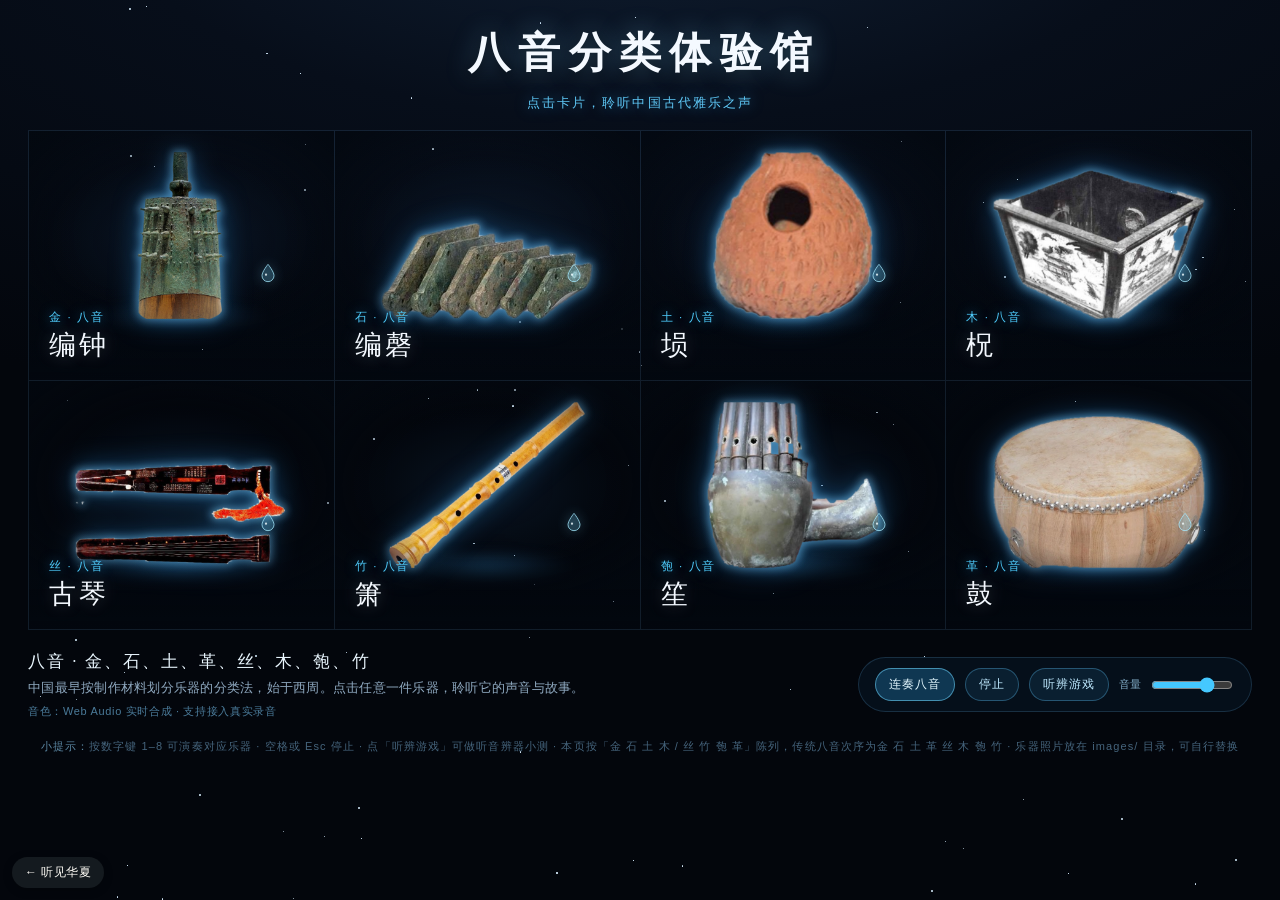
==== commit b2f88214: "清理三个子页残留的分享码透传脚本" ====
--- a/bayin-experience/index.html
+++ b/bayin-experience/index.html
@@ -1588,6 +1588,5 @@
 });
 </script>
 <a id="huaxiaBack" href="../" style="position:fixed;left:12px;bottom:12px;z-index:2147483647;display:inline-block;padding:7px 13px;border-radius:20px;background:rgba(28,35,40,.72);color:#fffdf7;font:12px/1.4 'Microsoft YaHei','PingFang SC',sans-serif;text-decoration:none;letter-spacing:.04em;box-shadow:0 2px 10px rgba(0,0,0,.22);-webkit-tap-highlight-color:transparent">← 听见华夏</a>
-<script>(function(){var c=new URLSearchParams(location.search).get('sharecode');if(c){document.getElementById('huaxiaBack').href='../?sharecode='+encodeURIComponent(c);}})();</script>
 </body>
 </html>
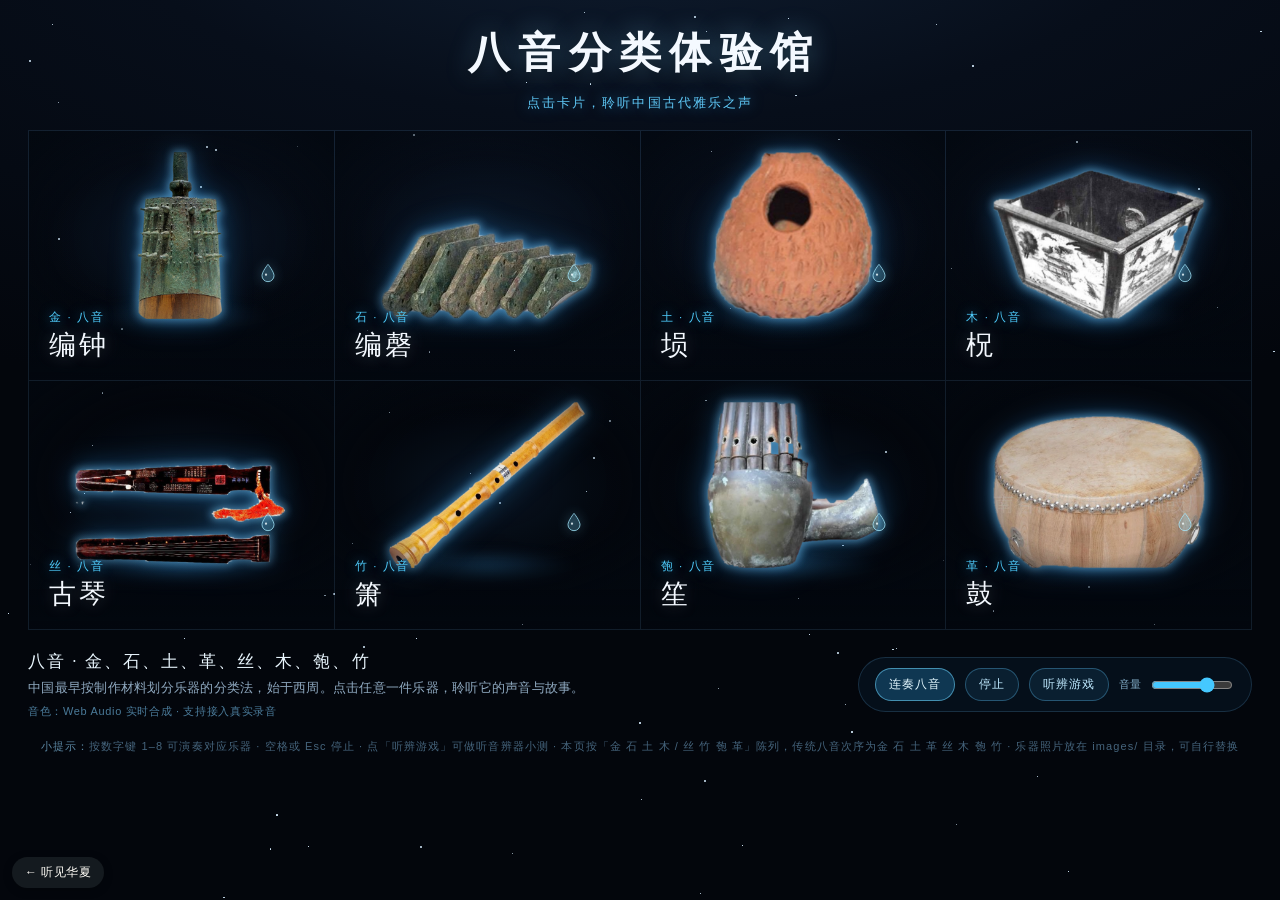
==== commit 9ef104d3: "为四个页面接入圆角方形矢量版站点图标" ====
--- a/bayin-experience/index.html
+++ b/bayin-experience/index.html
@@ -4,6 +4,10 @@
 <meta charset="UTF-8">
 <meta name="viewport" content="width=device-width, initial-scale=1.0">
 <title>听见华夏——中国古代民族乐器AI综合体验馆 · 点击卡片，聆听中国古代雅乐之声</title>
+<link rel="icon" type="image/svg+xml" href="../favicon.svg">
+<link rel="icon" type="image/png" sizes="32x32" href="../favicon-32.png">
+<link rel="icon" type="image/png" sizes="16x16" href="../favicon-16.png">
+<link rel="apple-touch-icon" sizes="180x180" href="../apple-touch-icon.png">
 <style>
 :root{
   --bg:#03060c;
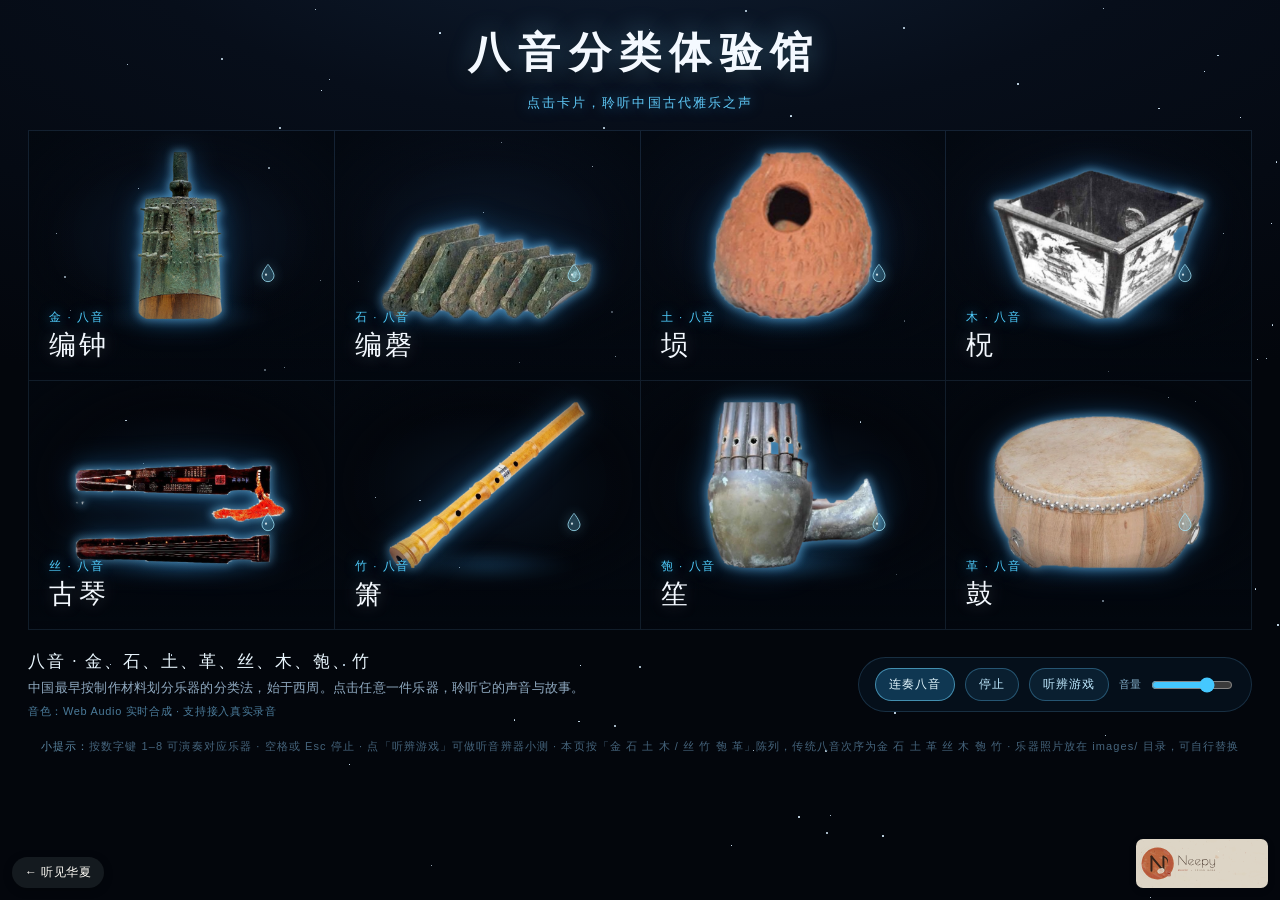
==== commit bbe7449c: "在四个页面接入 Neepy 东方版 logo" ====
--- a/bayin-experience/index.html
+++ b/bayin-experience/index.html
@@ -1592,5 +1592,8 @@
 });
 </script>
 <a id="huaxiaBack" href="../" style="position:fixed;left:12px;bottom:12px;z-index:2147483647;display:inline-block;padding:7px 13px;border-radius:20px;background:rgba(28,35,40,.72);color:#fffdf7;font:12px/1.4 'Microsoft YaHei','PingFang SC',sans-serif;text-decoration:none;letter-spacing:.04em;box-shadow:0 2px 10px rgba(0,0,0,.22);-webkit-tap-highlight-color:transparent">← 听见华夏</a>
+  <div style="position:fixed;right:12px;bottom:12px;z-index:2147483647;opacity:.9;line-height:0;pointer-events:none">
+    <img src="../logo-d-neepy-oriental.svg" alt="Neepy" style="display:block;width:clamp(120px,26vw,132px);height:auto;border-radius:7px;box-shadow:0 2px 10px rgba(0,0,0,.14)">
+  </div>
 </body>
 </html>
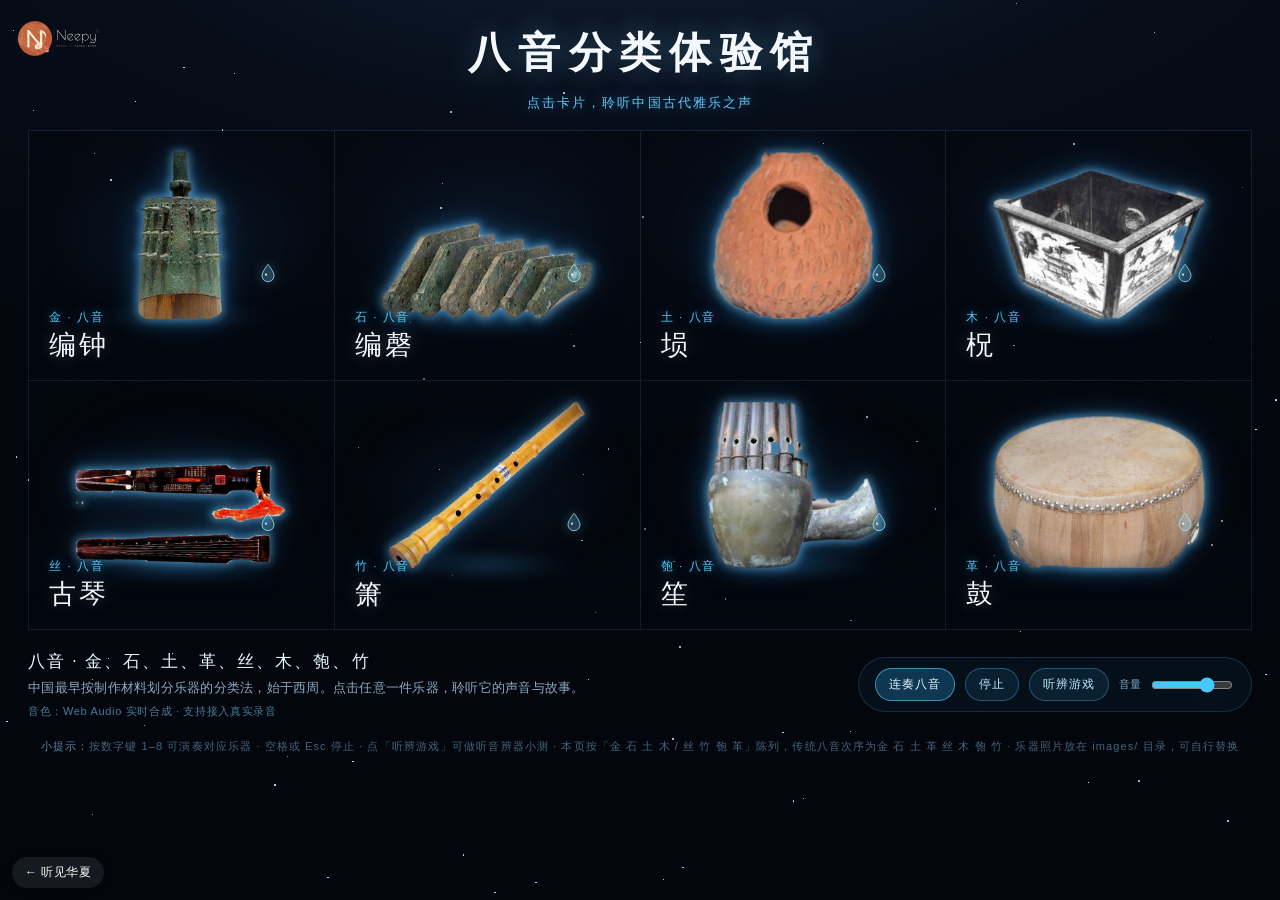
==== commit ee3c6a01: "更新品牌视觉：米黄纹样背景、左上角大尺寸 logo、子页透明 logo，修复站内链接" ====
--- a/bayin-experience/index.html
+++ b/bayin-experience/index.html
@@ -438,6 +438,9 @@
   .dock{gap:7px;padding:9px 11px}
 }
 @media(prefers-reduced-motion:reduce){*{animation-duration:.01ms!important;transition-duration:.01ms!important}}
+</style>
+<style id="neepy-brand-fix">
+  @media(max-width:520px){.hero{padding-top:66px!important}}
 </style>
 </head>
 <body>
@@ -1591,9 +1594,7 @@
   else if(e.key===" "||e.key==="Escape"){ e.preventDefault(); document.getElementById("btnStop").click(); }
 });
 </script>
-<a id="huaxiaBack" href="../" style="position:fixed;left:12px;bottom:12px;z-index:2147483647;display:inline-block;padding:7px 13px;border-radius:20px;background:rgba(28,35,40,.72);color:#fffdf7;font:12px/1.4 'Microsoft YaHei','PingFang SC',sans-serif;text-decoration:none;letter-spacing:.04em;box-shadow:0 2px 10px rgba(0,0,0,.22);-webkit-tap-highlight-color:transparent">← 听见华夏</a>
-  <div style="position:fixed;right:12px;bottom:12px;z-index:2147483647;opacity:.9;line-height:0;pointer-events:none">
-    <img src="../logo-d-neepy-oriental.svg" alt="Neepy" style="display:block;width:clamp(120px,26vw,132px);height:auto;border-radius:7px;box-shadow:0 2px 10px rgba(0,0,0,.14)">
-  </div>
+<a id="huaxiaBack" href="../index.html" style="position:fixed;left:12px;bottom:12px;z-index:2147483647;display:inline-block;padding:7px 13px;border-radius:20px;background:rgba(28,35,40,.72);color:#fffdf7;font:12px/1.4 'Microsoft YaHei','PingFang SC',sans-serif;text-decoration:none;letter-spacing:.04em;box-shadow:0 2px 10px rgba(0,0,0,.22);-webkit-tap-highlight-color:transparent">← 听见华夏</a>
+  <img class="neepy-brand" src="../logo-neepy-light.svg" alt="Neepy" style="position:fixed;left:12px;top:12px;z-index:2147483647;display:block;width:clamp(104px,15vw,140px);height:auto;margin:0;padding:0;border:0;border-radius:0;box-shadow:none;line-height:0;pointer-events:none">
 </body>
 </html>
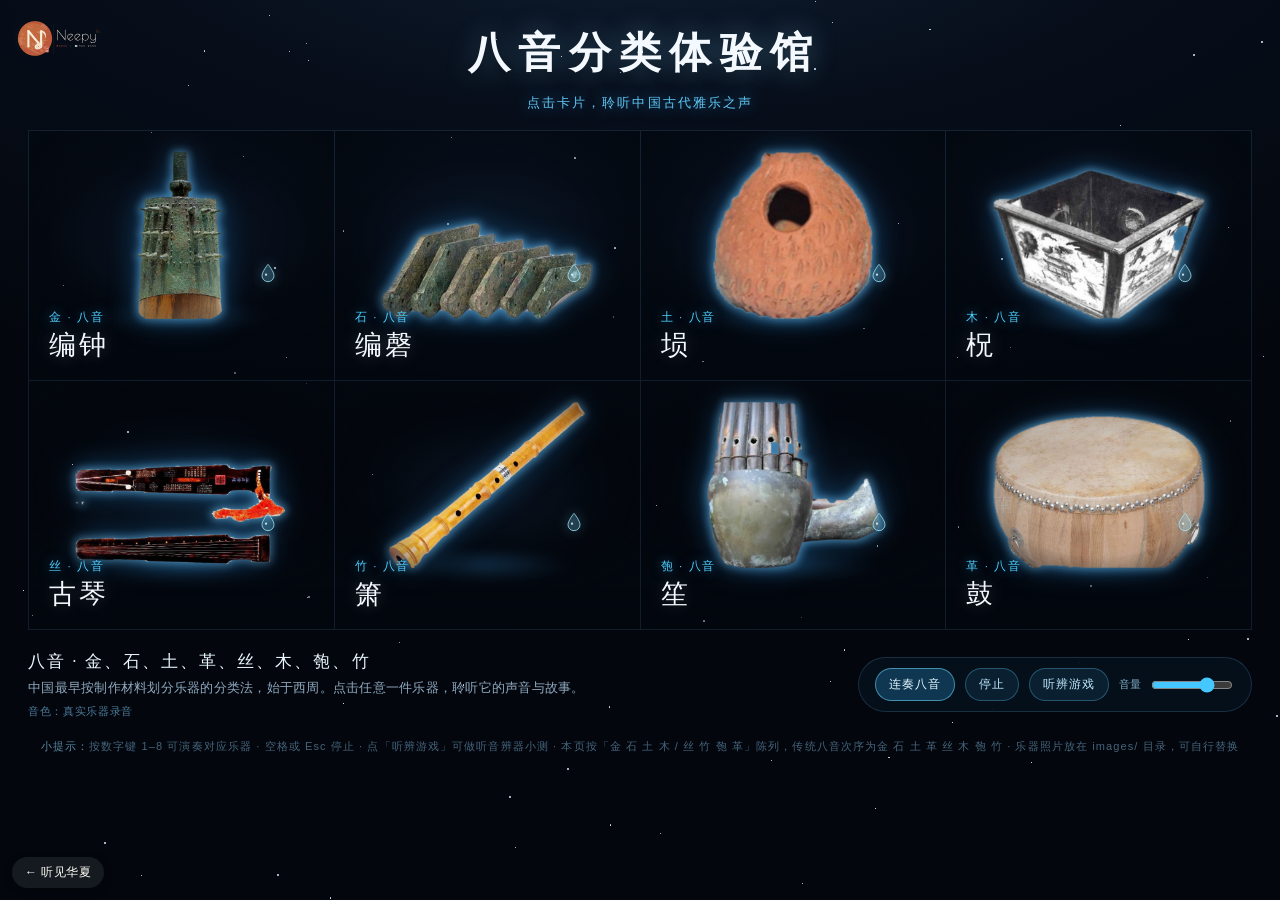
==== commit a777b6e0: "同步三个子页最新功能：八音真实录音与图片听辨、古琴移动端适配" ====
--- a/bayin-experience/index.html
+++ b/bayin-experience/index.html
@@ -310,11 +310,20 @@
 
 .q-options{display:grid;grid-template-columns:repeat(4,1fr);gap:10px}
 .q-opt{
-  padding:18px 12px;border-radius:10px;cursor:pointer;text-align:center;
+  display:flex;flex-direction:column;align-items:center;justify-content:center;
+  min-height:112px;padding:8px 10px;border-radius:10px;cursor:pointer;text-align:center;
   border:1px solid rgba(90,170,220,.2);background:rgba(12,30,48,.55);
   color:#eaf8ff;font:inherit;
   transition:border-color .22s,background .22s,box-shadow .22s,opacity .22s;
 }
+/* 入门 / 进阶：选项只用乐器图片，不出现可见文字；aria-label 供读屏使用 */
+.q-opt-img{
+  display:block;width:100%;height:clamp(84px,9vw,112px);object-fit:contain;
+  pointer-events:none;filter:drop-shadow(0 4px 14px rgba(46,164,255,.28));
+  transition:transform .22s ease,filter .22s ease;
+}
+/* 大师：选项改回八音类别汉字 + 制作材料小字，比图片模式更紧凑 */
+.q-opt.q-opt-text{min-height:0;padding:16px 10px}
 .q-opt em{display:block;font-style:normal;font-size:20px;letter-spacing:.1em;line-height:1.3}
 .q-opt small{
   display:block;margin-top:5px;
@@ -325,17 +334,22 @@
   border-color:rgba(130,230,255,.7);background:rgba(24,66,102,.7);
   box-shadow:0 0 18px rgba(50,170,240,.28);
 }
+.q-opt:hover:not(:disabled) .q-opt-img{
+  transform:scale(1.07);filter:drop-shadow(0 6px 20px rgba(96,216,255,.65));
+}
 .q-opt:disabled{cursor:default}
 .q-opt.ok{
   border-color:rgba(120,240,220,.85);background:rgba(16,80,80,.62);
   box-shadow:0 0 22px rgba(40,220,200,.3);
 }
+.q-opt.ok .q-opt-img{filter:drop-shadow(0 0 17px rgba(80,240,215,.9)) brightness(1.08)}
 .q-opt.ok em{color:#c8fff6}
 .q-opt.ok small{color:#79c9bb}
 .q-opt.bad{
   border-color:rgba(255,140,130,.8);background:rgba(90,30,32,.62);
   box-shadow:0 0 22px rgba(255,110,100,.24);
 }
+.q-opt.bad .q-opt-img{filter:drop-shadow(0 0 17px rgba(255,120,110,.9)) brightness(1.05)}
 .q-opt.bad em{color:#ffd8d2}
 .q-opt.bad small{color:#c58a84}
 .q-opt.dim{opacity:.38}
@@ -417,6 +431,9 @@
   .q-modes{grid-template-columns:1fr;gap:9px}
   .q-mode{padding:13px 14px}
   .q-options{grid-template-columns:repeat(2,1fr);gap:8px}
+  .q-opt{min-height:92px;padding:6px}
+  .q-opt.q-opt-text{min-height:0;padding:12px 8px}
+  .q-opt-img{height:76px}
   .q-play{width:64px;height:64px}
   .q-play svg{width:26px;height:26px}
   .q-rank{font-size:22px}
@@ -649,7 +666,7 @@
     <section class="info" aria-live="polite">
       <div class="info-title" id="infoTitle">八音 · 金、石、土、革、丝、木、匏、竹</div>
       <div class="info-desc" id="infoDesc">中国最早按制作材料划分乐器的分类法，始于西周。点击任意一件乐器，聆听它的声音与故事。</div>
-      <div class="info-src" id="infoSrc">音色：Web Audio 实时合成 · 支持接入真实录音</div>
+      <div class="info-src" id="infoSrc">音色：真实乐器录音</div>
     </section>
     <div class="dock">
       <button class="btn primary" id="btnAll" type="button">连奏八音</button>
@@ -676,13 +693,116 @@
 
 <script>
 /* ============================================================
-   真实录音替换入口：把音频文件放到同目录下，填入相对路径即可。
-   例如把 编钟.mp3 放到 ./audio/jin.mp3，则写 jin:"./audio/jin.mp3"
+   真实录音替换入口：把音频文件放到 ./audio/ 下，填入相对路径即可。
    留空时使用下方 Web Audio 实时合成音色。
+   2026-11-14 全局音频统一处理（处理前原文件备份：
+     ../../backup/audio-统一处理前-20261114-0230/）：
+     剪掉各段开头静音，保证点击后 0.1 秒内出声；综合响度统一到
+     -20 LUFS（EBU R128 / loudnorm 测量，八段实测 -20.3 ~ -20.7）；
+     真峰值限幅 -2 dBFS 防削波；统一 44.1 kHz 立体声 mp3。
+     内容、音高、乐句均未改动。
+     开头剪除：jin 2.86s / shi 0.64s / si 0.14s / mu 0.39s /
+     zhu 0.44s / ge 0.54s；tu、pao 原开头即有声，未剪。
+   编钟(jin)：./audio/jin.mp3 ——《竹枝词》，专辑
+     《千古绝响：曾侯乙编钟之声》(网易云音乐 song id 5262031)，
+     原 2:46，开头 2.86 秒为纯静音，剪除后约 2:43。
+   编磬(shi)：./audio/shi.mp3 —— 编磬音效（爱给网素材），14.3 秒。
+   埙  (tu)：./audio/tu.mp3  —— 埙音效（爱给网素材），8.6 秒。
+   古琴(si)：./audio/si.mp3  —— 古琴旋律（爱给网素材），8.5 秒。
+   柷  (mu)：./audio/mu.mp3  —— 柷演奏片段，10.3 秒。
+     用户提供文件《柷-韩国国立国乐院-演奏-音色参考.mp3》，
+     为韩国国立国乐院雅乐演奏中的柷声，此处作为中国雅乐柷的音色参考。
+     旧版北京日报「击柷三声」2.8 秒已备份至
+     ../../backup/mu-北京日报三声-20261114-0114.mp3。
+   箫  (zhu)：./audio/zhu.mp3 ——「竹」类箫独奏，35.3 秒。
+     用户提供文件《箫-xserra-中国音乐学院学生演奏-公开预览.mp3》，
+     为中国音乐学院学生洞箫演奏的公开预览录音。
+   笙  (pao)：./audio/pao.mp3 ——「匏」类笙演奏，25.0 秒。
+     取自 B 站视频 BV1Z441147Rr《笙獻竽》張婉俞笙、作曲音樂會
+     第 1 P「01 吹起蘆笙唱豐收」(cid 89196989) 的 32–57 秒，
+     由 dash 音轨(AAC 128k)裁出并转 mp3；首 2.5 秒是原曲轻起音，
+     统一处理时做平滑 +9→0 dB 提升让点击即可听，乐句与音高未改。
+   鼓  (ge)：./audio/ge.mp3 ——「革」类中国鼓演奏，7.5 秒。
+     取自 B 站视频 BV1L3XrBrExA《中国鼓一响，所有迷茫都有了方向｜
+     长路漫漫伴你闯》(北京击鼓乐团，cid 37126211038) 的前 8 秒，
+     由 dash 音轨(AAC 112k)裁出并转 mp3；开头 0.54 秒原片起幅静音
+     已在统一处理时剪除，内容未剪。
+   八段录音版权归各自权利人所有，此处仅作教学展示使用，
+   页面播放时会标注来源；覆盖对应文件即可换音，无需改代码。
+   文件缺失或解码失败时自动回退到 Web Audio 合成音色。
+
+   听辨小游戏题目音色：./audio/quiz/ 下另有 20 段短样本（每件 2–3 段、
+   每段 2.6 秒），从上述八段真实录音中裁出，与点击卡片的声音同源，
+   同样统一到 -20 LUFS、首尾淡入淡出、真峰值限幅。见 QUIZ_CLIPS。
    ============================================================ */
 const AUDIO_SOURCES = {
-  jin:"", shi:"", tu:"", ge:"", si:"", mu:"", pao:"", zhu:""
+  jin:"./audio/jin.mp3",
+  shi:"./audio/shi.mp3",
+  tu:"./audio/tu.mp3",
+  si:"./audio/si.mp3",
+  mu:"./audio/mu.mp3",
+  zhu:"./audio/zhu.mp3",
+  pao:"./audio/pao.mp3",
+  ge:"./audio/ge.mp3"
 };
+const AUDIO_CREDITS = {
+  jin:"《竹枝词》· 曾侯乙编钟之声",
+  shi:"编磬音效 · 爱给网",
+  tu:"埙音效 · 爱给网",
+  si:"古琴旋律 · 爱给网",
+  mu:"柷演奏 · 韩国国立国乐院（音色参考）",
+  zhu:"箫独奏 · 中国音乐学院学生演奏（xserra 公开预览）",
+  pao:"笙演奏 · B站《笙獻竽》張婉俞（32–57 s）",
+  ge:"中国鼓演奏 · B站北京击鼓乐团（0–8 s）"
+};
+
+/* ------------------------------------------------------------
+   听辨题目音色：从上面八段真实录音裁出的短样本（每件 2–3 段，
+   每段 2.6 秒），出题时随机抽一段，与点击卡片听到的录音同源。
+   裁剪点按各段能量自动挑选，全部 -20 LUFS 响度归一、首尾淡入淡出、
+   真峰值限幅，文件内首声 0.00–0.06 秒。出题只出声、不点亮卡片、
+   不显示来源，避免泄题；加载失败才回退合成音色 playCueSynth。
+   ------------------------------------------------------------ */
+const QUIZ_CLIPS = {
+  jin:["./audio/quiz/jin_1.mp3","./audio/quiz/jin_2.mp3","./audio/quiz/jin_3.mp3"],
+  shi:["./audio/quiz/shi_1.mp3","./audio/quiz/shi_2.mp3","./audio/quiz/shi_3.mp3"],
+  tu:["./audio/quiz/tu_1.mp3","./audio/quiz/tu_2.mp3"],
+  si:["./audio/quiz/si_1.mp3","./audio/quiz/si_2.mp3"],
+  mu:["./audio/quiz/mu_1.mp3","./audio/quiz/mu_2.mp3"],
+  zhu:["./audio/quiz/zhu_1.mp3","./audio/quiz/zhu_2.mp3","./audio/quiz/zhu_3.mp3"],
+  pao:["./audio/quiz/pao_1.mp3","./audio/quiz/pao_2.mp3","./audio/quiz/pao_3.mp3"],
+  ge:["./audio/quiz/ge_1.mp3","./audio/quiz/ge_2.mp3"]
+};
+const QUIZ_POOL = {};
+let quizWarmed = false;
+function warmQuizAudio(){
+  if(quizWarmed) return;
+  quizWarmed = true;
+  Object.keys(QUIZ_CLIPS).forEach(id=>{
+    QUIZ_CLIPS[id].forEach(url=>{
+      if(QUIZ_POOL[url]) return;
+      const a = new Audio();
+      a.preload = "auto";
+      a.src = url;
+      a.load();
+      QUIZ_POOL[url] = a;
+    });
+  });
+}
+
+/* 预加载八段真实录音：页面载入时就建好播放器并缓冲，
+   避免第一次点击时媒体管线冷启动约 1 秒的延迟；排版与玩法不变。 */
+const AUDIO_POOL = {};
+(function warmAudio(){
+  Object.keys(AUDIO_SOURCES).forEach(id=>{
+    if(!AUDIO_SOURCES[id]) return;
+    const a = new Audio();
+    a.preload = "auto";
+    a.src = AUDIO_SOURCES[id];
+    a.load();
+    AUDIO_POOL[id] = a;
+  });
+})();
 
 const N = {
   C3:130.81, D3:146.83, F3:174.61, G3:196.00, A3:220.00,
@@ -1121,13 +1241,28 @@
 
   if(AUDIO_SOURCES[it.id]){
     stopAll();
-    setPlaying(index,"真实录音");
-    audioEl = new Audio(AUDIO_SOURCES[it.id]);
-    audioEl.volume = document.getElementById("vol").value/100;
-    audioEl.play().catch(()=>{});
-    audioEl.onended = ()=>{ stopAll(); };
+    const credit = AUDIO_CREDITS[it.id];
+    setPlaying(index, credit ? "真实录音 · "+credit : "真实录音");
+    const a = AUDIO_POOL[it.id] || new Audio(AUDIO_SOURCES[it.id]);
+    AUDIO_POOL[it.id] = a;
+    try{ a.currentTime = 0; }catch(e){}
+    audioEl = a;
+    a.volume = document.getElementById("vol").value/100;
+    const fallback = ()=>{
+      if(audioEl!==a) return;          /* 已被 stopAll 接管，不要重复回退 */
+      audioEl = null;
+      a.onerror = null; a.onended = null;
+      playSynth(index);
+    };
+    a.onerror = fallback;
+    a.onended = ()=>{ if(audioEl===a) stopAll(); };
+    a.play().catch(fallback);
     return;
   }
+  playSynth(index);
+}
+function playSynth(index){
+  const it = INSTRUMENTS[index];
   /* 先停旧会话再点亮卡片，否则高亮会被 stopAll 立刻清掉 */
   const s = newSession();
   setPlaying(index,"Web Audio 实时合成");
@@ -1175,7 +1310,7 @@
 const DEFAULT_INFO = {
   title:"八音 · 金、石、土、革、丝、木、匏、竹",
   desc:"中国最早按制作材料划分乐器的分类法，始于西周。点击任意一件乐器，聆听它的声音与故事。",
-  src:"音色：Web Audio 实时合成 · 支持接入真实录音"
+  src:"音色：真实乐器录音"
 };
 function resetInfo(){
   document.getElementById("infoTitle").textContent = DEFAULT_INFO.title;
@@ -1186,7 +1321,7 @@
 document.getElementById("btnStop").addEventListener("click",()=>{
   stopAll();
   resetInfo();
-  document.getElementById("infoSrc").textContent="已停止 · 音色：Web Audio 实时合成";
+  document.getElementById("infoSrc").textContent="已停止 · 音色：真实乐器录音";
 });
 document.getElementById("btnAll").addEventListener("click",playAll);
 document.getElementById("vol").addEventListener("input",e=>{
@@ -1198,22 +1333,30 @@
 /* ============================================================
    听辨音色小游戏
    ------------------------------------------------------------
-   三个难度共用一套题：每轮 10 题，从八件乐器里随机抽（一轮内八件
-   至少各出现一次）。出题时只放声音、不点亮卡片，避免泄题；答完
+   三个难度共用一套出题逻辑：从打乱后的八件乐器依次取题，一副牌
+   用完才补新的一副。入门 / 进阶每轮 8 题，八件乐器各一题、不重复；
+   大师每轮 10 题。出题时只放声音、不点亮卡片，避免泄题；答完
    立刻给正误、正确乐器与一句小知识；结算页可回听错题。最高分存在
    本机 localStorage，不上传。
+   2026-11-14：题目音色由 Web Audio 合成改为各乐器真实录音的短样本
+   （见 QUIZ_CLIPS / playCue），与卡片点击同源；合成仅作加载失败兜底。
+   2026-11-14 二次修订：入门/进阶选项改为乐器图片（无可见文字）；每题固定一段
+   片段，出题后、揭晓答案后都能无限次重听同一段；问答后空格键同样有效。
+   2026-11-14 三次修订：入门/进阶每局 8 题（八件乐器各一题、不重复）；
+   大师选项恢复为「金石土木丝竹匏革」文字，题数仍为 10 题。
    ============================================================ */
 const MAT_HINT = {
   金:"青铜铸造", 石:"玉石磨制", 土:"陶土烧制", 木:"木斗为腔",
   丝:"蚕丝为弦", 竹:"竹管为体", 匏:"葫芦为斗", 革:"皮革蒙面"
 };
 const MAT_ORDER = ["金","石","土","木","丝","竹","匏","革"];
-const QUIZ_TOTAL = 10;
+const QUIZ_PHOTO_EXT = ["png","jpg","jpeg","webp"];
+const QUIZ_TOTAL = 8;              /* 默认题数；每个难度可用 mode.total 覆盖 */
 const QUIZ_BEST_KEY = "bayin-quiz-best-v1";
 const QUIZ_MODES = {
-  easy:  {key:"easy",  name:"入门 · 四选一", note:"不限时，可以反复听",              pool:4, timed:false, limit:0,  replays:99, kind:"instrument"},
-  hard:  {key:"hard",  name:"进阶 · 八选一", note:"限时 12 秒，可重听 2 次",          pool:8, timed:true,  limit:12, replays:2,  kind:"instrument"},
-  master:{key:"master",name:"大师 · 听音辨类", note:"限时 10 秒，选出它所属的八音类别", pool:8, timed:true,  limit:10, replays:1,  kind:"material"}
+  easy:  {key:"easy",  name:"入门 · 四选一", note:"8 题 · 不限时 · 可以反复听",           total:8,  pool:4, timed:false, limit:0,  replays:99, kind:"instrument"},
+  hard:  {key:"hard",  name:"进阶 · 八选一", note:"8 题 · 限时 12 秒 · 可重听 2 次",       total:8,  pool:8, timed:true,  limit:12, replays:2,  kind:"instrument"},
+  master:{key:"master",name:"大师 · 听音辨类", note:"10 题 · 限时 10 秒 · 文字选八音类别", total:10, pool:8, timed:true,  limit:10, replays:1,  kind:"material"}
 };
 const SPK_SVG = '<svg viewBox="0 0 24 24" fill="none" stroke="currentColor" stroke-width="1.6" stroke-linecap="round" stroke-linejoin="round" aria-hidden="true"><path d="M4 9.4h3.3L12.2 5v14L7.3 14.6H4z"/><path d="M15.6 9.2a4.1 4.1 0 0 1 0 5.6"/><path d="M18.2 6.6a7.8 7.8 0 0 1 0 10.8"/></svg>';
 
@@ -1245,10 +1388,46 @@
   }catch(e){}
 }
 
-/* 只出声、不点亮卡片：卡片高亮会直接泄露答案 */
-function playCue(inst){
+/* 只出声、不点亮卡片、不显示来源：任何提示都会直接泄露答案。
+   题目音色优先用该乐器真实录音的短样本（QUIZ_CLIPS），与点击卡片
+   听到的录音同源；片段缺失或解码失败才回退到合成音色 playCueSynth。 */
+function playCue(inst, clipUrl){
   ensureAudio();
   if(ctx.state==="suspended") ctx.resume();
+  const clips = QUIZ_CLIPS[inst.id];
+  /* 同一题固定一段片段：重听到的始终是刚才那一段，结算回听也用原题片段。
+     未指定时才随机取（例如从结算页之外单独试听）。 */
+  const url = clipUrl || (clips && clips.length
+    ? clips[Math.floor(Math.random()*clips.length)] : "");
+  if(url){
+    const a = QUIZ_POOL[url] || new Audio(url);
+    QUIZ_POOL[url] = a;
+    a.onerror = null; a.onended = null;  /* 清掉上一次播放留下的回调 */
+    stopAll();                            /* 停掉上一题 / 展厅正在播放的声音 */
+    /* 仅在播过之后才归零：对已预加载但尚未播放的片段强行 seek 会触发
+       一次重新缓冲，令首题起播慢约 1 秒。 */
+    try{ if(a.currentTime > 0.02) a.currentTime = 0; }catch(e){}
+    audioEl = a;                          /* 交给 stopAll 统一管理，切题即可停 */
+    a.volume = document.getElementById("vol").value/100;
+    const fallback = ()=>{
+      if(audioEl!==a) return;             /* 已被 stopAll 接管，不要重复回退 */
+      audioEl = null;
+      a.onerror = null; a.onended = null;
+      playCueSynth(inst);
+    };
+    a.onerror = fallback;
+    a.onended = ()=>{ if(audioEl===a) stopAll(); };
+    a.play().catch(err=>{
+      /* 快速连点时上一次 play 会被 pause 打断，属正常，不要误判成加载失败 */
+      if(err && err.name === "AbortError") return;
+      fallback();
+    });
+    return;
+  }
+  playCueSynth(inst);
+}
+/* 兜底：真实片段不可用时仍用 Web Audio 合成一小句，保证游戏可继续 */
+function playCueSynth(inst){
   const s = newSession();                 /* 内部会停掉上一段 */
   const t0 = ctx.currentTime + .06;
   let t = t0, used = 0;
@@ -1266,6 +1445,7 @@
 function openQuiz(){
   quizOpen = true;
   stopAll();                 /* 先把展厅正在演奏的声音停掉，免得和题目音频叠在一起 */
+  warmQuizAudio();           /* 打开游戏即预缓冲 20 段题目片段，选难度的时间足够加载完 */
   quizEl.hidden = false;
   document.body.classList.add("quiz-open");
   renderStart();
@@ -1302,7 +1482,7 @@
     '<div class="q-stage">'+
       '<p class="q-intro">听一段音色，认出它出自哪一件古乐器；<b>进阶</b>要在一轮音列里更快判断，<b>大师</b>则要直接说出它属于八音中的哪一类。</p>'+
       '<div class="q-modes">'+cards+'</div>'+
-      '<p class="q-rule">每局 10 题，八件乐器随机出场。答对按<b>连对</b>与<b>剩余时间</b>加分，答错也能继续；结算时会列出错题，可以逐题回听。'+
+      '<p class="q-rule">题目音色全部取自本页八件乐器的真实录音片段，与点击卡片听到的声音同源。<b>入门 / 进阶</b>每局 8 题，八件乐器各考一题、选项用乐器图片；<b>大师</b>每局 10 题，按「金石土木丝竹匏革」文字辨类。答对按<b>连对</b>与<b>剩余时间</b>加分，答错也能继续；<b>出示答案后仍可反复重听本题音色</b>，结算时也会列出错题逐题回听。'+
       '键盘：<b>1–8</b> 选项 · <b>空格</b> 重听 · <b>回车</b> 下一题 · <b>Esc</b> 退出。</p>'+
     '</div>';
   quizBody.querySelectorAll(".q-mode").forEach(btn=>{
@@ -1311,15 +1491,24 @@
 }
 
 /* ---------- 出题 ---------- */
+/* 每题在生成时就抽定一段真实录音片段，整题内自动播放 / 反复重听 /
+   结算回听都用这一段，避免「重听」变成另一段声音。 */
+function pickClip(inst){
+  const clips = QUIZ_CLIPS[inst.id];
+  return clips && clips.length ? clips[Math.floor(Math.random()*clips.length)] : "";
+}
 function buildQuestions(mode){
   const qs = [];
+  const total = mode.total || QUIZ_TOTAL;
   let deck = [];
-  for(let i=0;i<QUIZ_TOTAL;i++){
+  /* 一副牌就是打乱后的八件乐器，用完才补新的一副：
+     total = 8 时正好八件各出一题、不重复。 */
+  for(let i=0;i<total;i++){
     if(!deck.length) deck = shuffle(INSTRUMENTS);
     const inst = deck.pop();
     if(mode.kind === "material"){
       qs.push({
-        inst,
+        inst, clip:pickClip(inst),
         prompt:"听一听，它属于八音中的哪一类？",
         options:shuffle(MAT_ORDER.map(m=>({value:m,label:m,sub:MAT_HINT[m]}))),
         correctValue:inst.material
@@ -1327,9 +1516,9 @@
     }else{
       const others = shuffle(INSTRUMENTS.filter(x=>x.id!==inst.id)).slice(0, mode.pool-1);
       qs.push({
-        inst,
+        inst, clip:pickClip(inst),
         prompt:"听一听，这是哪一件乐器？",
-        options:shuffle([inst].concat(others)).map(x=>({value:x.id,label:x.name,sub:x.material+" · 八音"})),
+        options:shuffle([inst].concat(others)).map(x=>({value:x.id,label:x.name,sub:x.material+" · 八音",img:x.id})),
         correctValue:inst.id
       });
     }
@@ -1342,7 +1531,8 @@
   cancelAnimationFrame(quizRAF);
   clearTimeout(cueTimer);
   quizState = {
-    mode, qs:buildQuestions(mode), i:0, score:0, streak:0, best:0,
+    mode, total:mode.total || QUIZ_TOTAL, qs:buildQuestions(mode),
+    i:0, score:0, streak:0, best:0,
     locked:false, left:mode.limit, replaysLeft:mode.replays, marks:[]
   };
   renderQuestion();
@@ -1356,15 +1546,21 @@
   st.locked = false;
   st.replaysLeft = mode.replays;
 
-  const opts = q.options.map(o=>
-    '<button class="q-opt" type="button" data-value="'+o.value+'">'+
-      '<em>'+o.label+'</em><small>'+o.sub+'</small>'+
-    '</button>').join("");
+  /* 入门 / 进阶：乐器图片、无可见文字；大师：恢复「金石土木丝竹匏革」汉字 +
+     制作材料小字。名称同时写进 aria-label 供读屏使用。 */
+  const opts = q.options.map(o=>{
+    const head = '<button class="q-opt'+(mode.kind === "material" ? " q-opt-text" : "")+
+      '" type="button" data-value="'+o.value+'" '+
+      'aria-label="'+o.label+(o.sub ? " · "+o.sub : "")+'">';
+    return mode.kind === "material"
+      ? head+'<em>'+o.label+'</em><small>'+o.sub+'</small></button>'
+      : head+'<img class="q-opt-img" data-id="'+o.img+'" src="images/'+o.img+'.png" alt="" draggable="false"></button>';
+  }).join("");
 
   quizBody.innerHTML =
     '<div class="q-stage">'+
     '<div class="q-top">'+
-      '<span>第 <b>'+(st.i+1)+'</b> / '+QUIZ_TOTAL+' 题</span>'+
+      '<span>第 <b>'+(st.i+1)+'</b> / '+st.total+' 题</span>'+
       '<span>得分 <b id="qScore">'+st.score+'</b></span>'+
       '<span>连对 <b id="qStreak">'+st.streak+'</b></span>'+
       '<span class="grow"></span>'+
@@ -1386,6 +1582,15 @@
   quizBody.querySelectorAll(".q-opt").forEach(btn=>{
     btn.addEventListener("click",()=>quizAnswer(btn.dataset.value));
   });
+  /* 图片找不到时依次尝试其它扩展名，仍不显示任何文字 */
+  quizBody.querySelectorAll(".q-opt-img").forEach(img=>{
+    let k = 0;
+    img.addEventListener("error",()=>{
+      k++;
+      if(k < QUIZ_PHOTO_EXT.length){ img.src = "images/"+img.dataset.id+"."+QUIZ_PHOTO_EXT[k]; }
+      else { img.style.visibility = "hidden"; }
+    });
+  });
   document.getElementById("qPlay").addEventListener("click",replayCue);
 
   /* 自动放一遍（不计入重听次数）；用令牌防止上一题的回调串到下一题 */
@@ -1405,13 +1610,23 @@
     btn.classList.add("sounding");
     setTimeout(()=>btn.classList.remove("sounding"),1500);
   }
-  playCue(st.qs[st.i].inst);
+  const q = st.qs[st.i];
+  playCue(q.inst, q.clip);
 }
 function replayCue(){
   const st = quizState;
-  if(!st || st.locked) return;
+  if(!st) return;
+  /* 结算页没有本题喇叭按钮，空格键不应触发 */
+  if(!document.getElementById("qPlay")) return;
+  const hint = document.getElementById("qHint");
+  /* 关键修复：答题后 st.locked 为 true，旧逻辑直接 return，
+     导致出示答案后喇叭按钮点不动。揭晓答案后改为无限次重听。 */
+  if(st.locked){
+    if(hint) hint.textContent = "答案已揭晓 · 可反复重听本题音色";
+    playCueNow();
+    return;
+  }
   if(st.mode.replays < 9){
-    const hint = document.getElementById("qHint");
     if(st.replaysLeft <= 0){
       if(hint) hint.textContent = "本段已不能重听";
       return;
@@ -1465,7 +1680,7 @@
   const rightOpt = q.options.filter(o=>o.value===q.correctValue)[0];
   const chosenOpt = value === null ? null : q.options.filter(o=>o.value===value)[0];
   st.marks.push({
-    idx:st.i, inst:q.inst, ok, timedOut,
+    idx:st.i, inst:q.inst, clip:q.clip, ok, timedOut,
     chosenLabel:chosenOpt ? chosenOpt.label : "",
     rightLabel:rightOpt ? rightOpt.label : q.correctValue
   });
@@ -1481,6 +1696,9 @@
   const streakEl = document.getElementById("qStreak");
   if(scoreEl) scoreEl.textContent = st.score;
   if(streakEl) streakEl.textContent = st.streak;
+  /* 揭晓答案后喇叭仍然可用，不再显示「已用完重听次数」 */
+  const hint = document.getElementById("qHint");
+  if(hint) hint.textContent = "答案已揭晓 · 点击喇叭可反复重听本题音色";
 
   const fb = document.getElementById("qFeedback");
   fb.className = "q-feedback show " + (ok ? "ok" : "bad");
@@ -1492,14 +1710,14 @@
     '<div class="fb-line">'+head+'</div>'+
     '<div class="fb-desc">'+q.inst.desc+'</div>'+
     '<div class="fb-act"><button class="btn primary" id="qNext" type="button">'+
-      (st.i+1 >= QUIZ_TOTAL ? "查看成绩" : "下一题")+
+      (st.i+1 >= st.total ? "查看成绩" : "下一题")+
     '</button></div>';
   document.getElementById("qNext").addEventListener("click",nextQuestion);
 }
 function nextQuestion(){
   const st = quizState;
   if(!st) return;
-  if(st.i+1 >= QUIZ_TOTAL){ renderResult(); return; }
+  if(st.i+1 >= st.total){ renderResult(); return; }
   st.i++;
   renderQuestion();
 }
@@ -1512,9 +1730,11 @@
   clearTimeout(cueTimer);
 
   const correct = st.marks.filter(m=>m.ok).length;
-  const rank = correct >= 10 ? "八音通儒"
-             : correct >= 8  ? "知音"
-             : correct >= 6  ? "初识宫商"
+  const total = st.total || QUIZ_TOTAL;
+  /* 评级按本局题数归一化，8 题与 10 题都能拿到「八音通儒」 */
+  const rank = correct >= total ? "八音通儒"
+             : correct >= Math.ceil(total*.8) ? "知音"
+             : correct >= Math.ceil(total*.6) ? "初识宫商"
              : "再听一遍";
   const prev = readBest(st.mode.key);
   const isBest = st.score > prev;
@@ -1525,7 +1745,7 @@
     ? '<div class="q-wrong"><h3>错题回听（'+wrongs.length+' 题）</h3>'+
         wrongs.map(m=>
           '<div class="q-wrong-item">'+
-            '<button class="w-play" type="button" data-inst="'+m.inst.id+'" aria-label="重听 '+m.inst.name+'">▶</button>'+
+            '<button class="w-play" type="button" data-inst="'+m.inst.id+'" data-clip="'+(m.clip||"")+'" aria-label="重听 '+m.inst.name+'">▶</button>'+
             '<span>第 '+(m.idx+1)+' 题</span>'+
             '<span class="w-arrow">·</span>'+
             '<span>你选 '+(m.timedOut ? "—（超时未答）" : m.chosenLabel)+'</span>'+
@@ -1533,7 +1753,7 @@
             '<span class="w-right">'+m.inst.material+' · '+m.inst.name+'</span>'+
           '</div>').join("")+
       '</div>'
-    : '<p class="q-sub" style="margin-top:18px;color:#8ff2dd">十题全对，八音皆能辨。</p>';
+    : '<p class="q-sub" style="margin-top:18px;color:#8ff2dd">'+total+' 题全对，八音皆能辨。</p>';
 
   quizBody.innerHTML =
     '<div class="q-result">'+
@@ -1542,7 +1762,7 @@
         st.mode.name+' · 最高分 '+Math.max(prev, st.score)+'</div>'+
       '<div class="q-stats">'+
         '<div class="q-stat"><b>'+st.score+'</b><span>本局得分</span></div>'+
-        '<div class="q-stat"><b>'+correct+' / '+QUIZ_TOTAL+'</b><span>答对题数</span></div>'+
+        '<div class="q-stat"><b>'+correct+' / '+total+'</b><span>答对题数</span></div>'+
         '<div class="q-stat"><b>'+st.best+'</b><span>最高连对</span></div>'+
       '</div>'+
       wrongHtml+
@@ -1559,7 +1779,7 @@
   quizBody.querySelectorAll(".w-play").forEach(btn=>{
     btn.addEventListener("click",()=>{
       const inst = INSTRUMENTS.filter(x=>x.id===btn.dataset.inst)[0];
-      if(inst) playCue(inst);
+      if(inst) playCue(inst, btn.dataset.clip || "");
     });
   });
   quizEl.querySelector(".quiz-panel").scrollTop = 0;
@@ -1573,7 +1793,7 @@
   const st = quizState;
   if(e.key === " "){
     e.preventDefault();
-    if(!st.locked) replayCue();
+    replayCue();          /* 答完题后空格同样可以反复重听 */
     return;
   }
   if(e.key === "Enter"){
